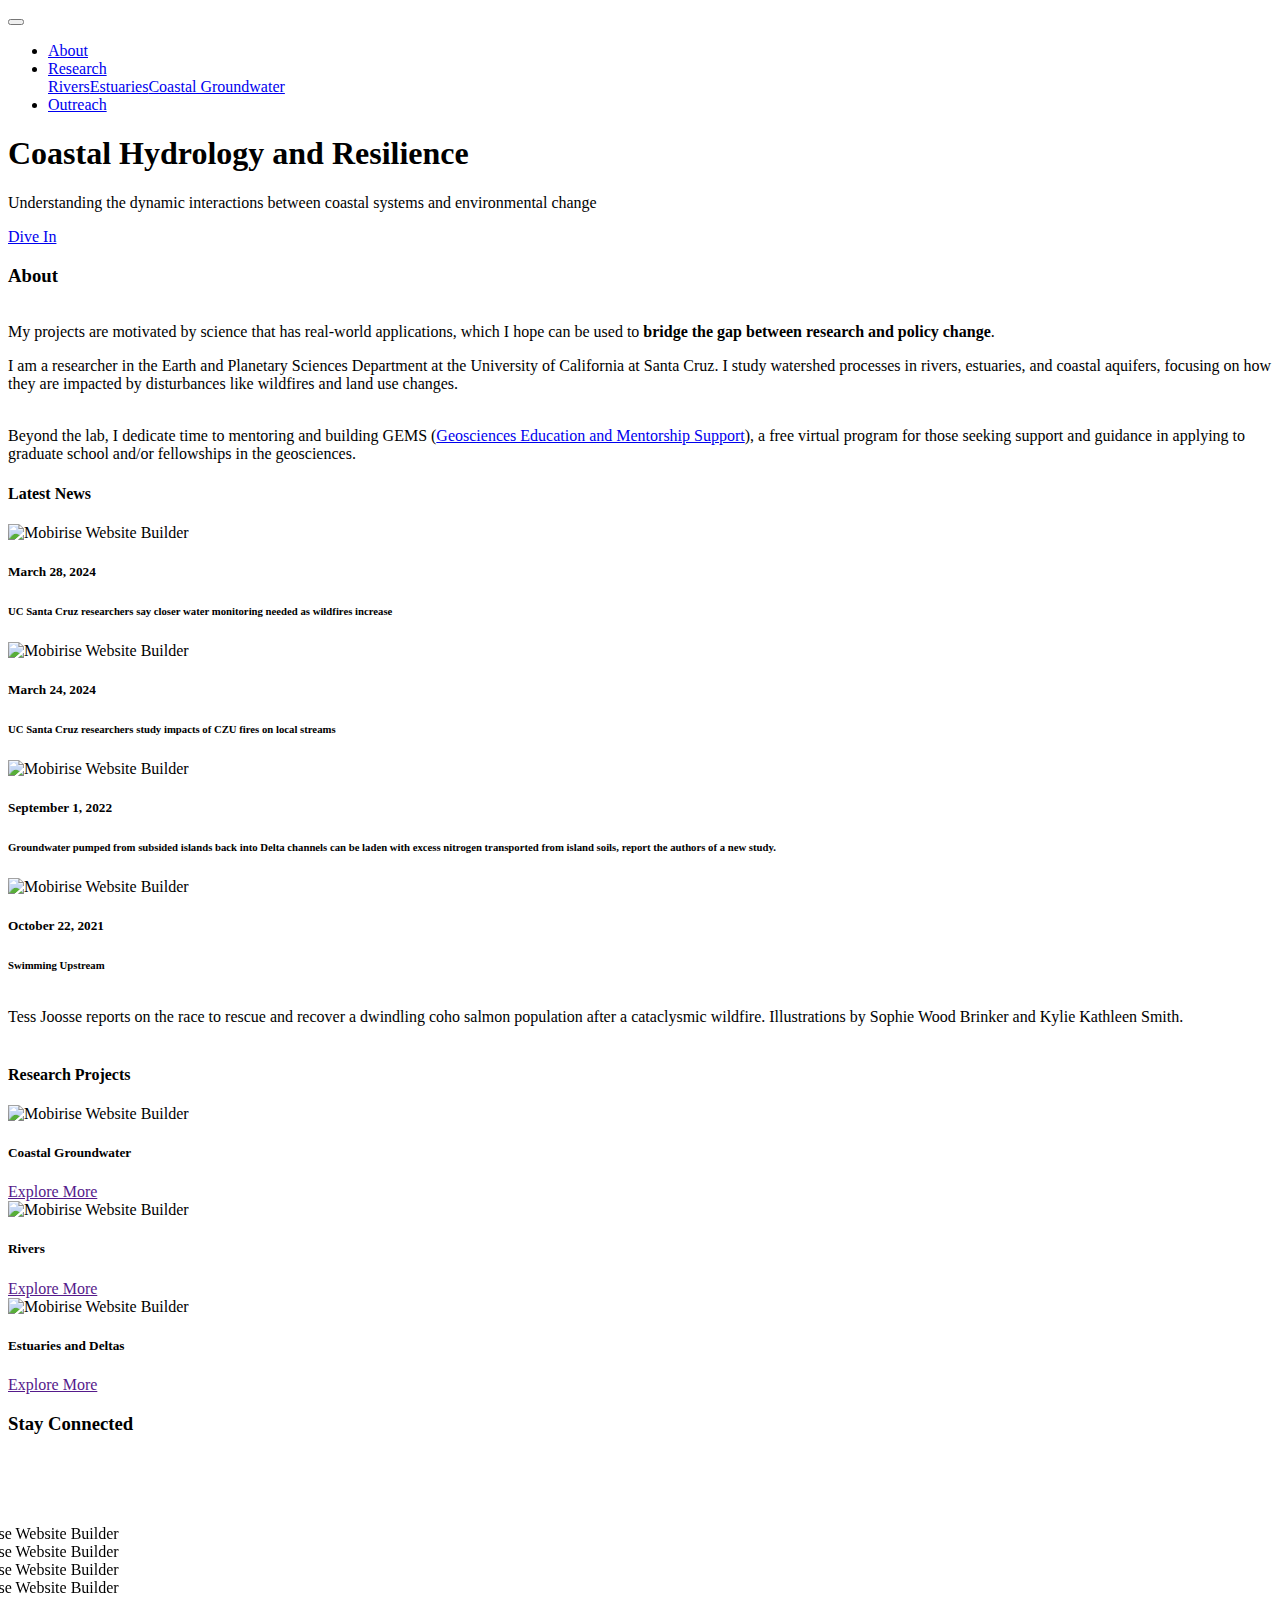
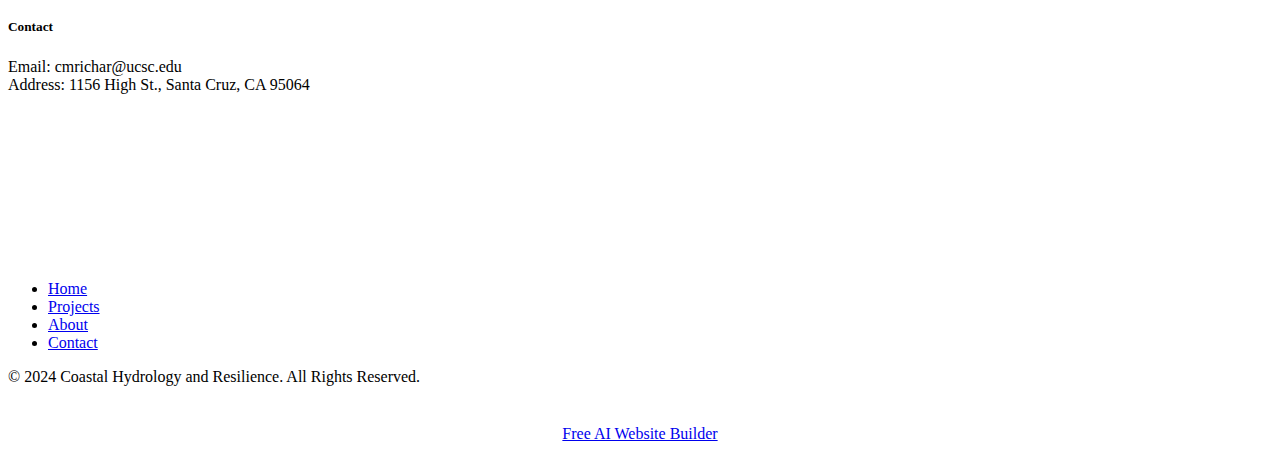
==== index.html @ 784e71cb "Add files via upload" ====
<!DOCTYPE html>
<html  >
<head>
  <!-- Site made with Mobirise Website Builder v5.9.18, https://mobirise.com -->
  <meta charset="UTF-8">
  <meta http-equiv="X-UA-Compatible" content="IE=edge">
  <meta name="generator" content="Mobirise v5.9.18, mobirise.com">
  <meta name="viewport" content="width=device-width, initial-scale=1, minimum-scale=1">
  <link rel="shortcut icon" href="assets/images/logo.png" type="image/x-icon">
  <meta name="description" content="Christina Richardson, a researcher at UC Santa Cruz, specializes in coastal hydrology and resilience.">
  
  
  <title>Coastal Hydrology Lab</title>
  <link rel="stylesheet" href="assets/web/assets/mobirise-icons2/mobirise2.css">
  <link rel="stylesheet" href="assets/web/assets/mobirise-icons/mobirise-icons.css">
  <link rel="stylesheet" href="assets/bootstrap/css/bootstrap.min.css">
  <link rel="stylesheet" href="assets/bootstrap/css/bootstrap-grid.min.css">
  <link rel="stylesheet" href="assets/bootstrap/css/bootstrap-reboot.min.css">
  <link rel="stylesheet" href="assets/parallax/jarallax.css">
  <link rel="stylesheet" href="assets/dropdown/css/style.css">
  <link rel="stylesheet" href="assets/socicon/css/styles.css">
  <link rel="stylesheet" href="assets/theme/css/style.css">
  <link rel="preload" href="https://fonts.googleapis.com/css?family=PT+Serif:400,400i,700,700i&display=swap" as="style" onload="this.onload=null;this.rel='stylesheet'">
  <noscript><link rel="stylesheet" href="https://fonts.googleapis.com/css?family=PT+Serif:400,400i,700,700i&display=swap"></noscript>
  <link rel="preload" href="https://fonts.googleapis.com/css?family=PT+Sans:400,400i,700,700i&display=swap" as="style" onload="this.onload=null;this.rel='stylesheet'">
  <noscript><link rel="stylesheet" href="https://fonts.googleapis.com/css?family=PT+Sans:400,400i,700,700i&display=swap"></noscript>
  <link rel="preload" as="style" href="assets/mobirise/css/mbr-additional.css?v=JOOxMz"><link rel="stylesheet" href="assets/mobirise/css/mbr-additional.css?v=JOOxMz" type="text/css">

  
  
  
</head>
<body>
  
  <section data-bs-version="5.1" class="menu menu6 cid-udqAqpfskL" once="menu" id="menu06-0">
	

	<nav class="navbar navbar-dropdown opacityScroll navbar-fixed-top navbar-expand-lg">
		<div class="container">
			<div class="navbar-brand">
				
				
			</div>
			<button class="navbar-toggler" type="button" data-toggle="collapse" data-bs-toggle="collapse" data-target="#navbarSupportedContent" data-bs-target="#navbarSupportedContent" aria-controls="navbarNavAltMarkup" aria-expanded="false" aria-label="Toggle navigation">
				<div class="hamburger">
					<span></span>
					<span></span>
					<span></span>
					<span></span>
				</div>
			</button>
			<div class="collapse navbar-collapse opacityScroll" id="navbarSupportedContent">
				<ul class="navbar-nav nav-dropdown nav-right navbar-nav-top-padding" data-app-modern-menu="true"><li class="nav-item"><a class="nav-link link text-white show display-4" href="https://mobiri.se"><span class="mbri-user2 mbr-iconfont mbr-iconfont-btn"></span>About</a></li><li class="nav-item dropdown">
						<a class="nav-link link text-white dropdown-toggle display-4" href="https://mobiri.se" aria-expanded="false" data-toggle="dropdown-submenu" data-bs-toggle="dropdown" data-bs-auto-close="outside"><span class="mbri-globe mbr-iconfont mbr-iconfont-btn"></span>Research</a><div class="dropdown-menu" aria-labelledby="dropdown-253"><a class="text-white dropdown-item display-4" href="https://mobiri.se">Rivers</a><a class="text-white dropdown-item display-4" href="https://mobiri.se">Estuaries</a><a class="text-white dropdown-item display-4" href="https://mobiri.se">Coastal Groundwater</a></div>
					</li>
					<li class="nav-item">
						<a class="nav-link link text-white display-4" href="https://mobiri.se"><span class="mbri-users mbr-iconfont mbr-iconfont-btn"></span>Outreach</a>
					</li></ul>
				
				
			</div>
		</div>
	</nav>
</section>

<section data-bs-version="5.1" class="header18 cid-udqerJlMoE mbr-fullscreen mbr-parallax-background" id="hero-16-udqerJlMoE">
  

  <div class="mbr-overlay" style="opacity: 0.5; background-color: rgb(0, 0, 0);"></div>
  <div class="container-fluid">
    <div class="row">
      <div class="content-wrap col-12 col-md-12">
        <h1 class="mbr-section-title mbr-fonts-style mbr-white mb-4 display-1">Coastal Hydrology and Resilience</h1>
        
        <p class="mbr-fonts-style mbr-text mbr-white mb-4 display-7">Understanding the dynamic interactions between coastal systems and environmental change</p>
        <div class="mbr-section-btn"><a class="btn btn-white-outline display-7" href="https://mobiri.se">Dive In</a></div>
      </div>
    </div>
  </div>
</section>

<section data-bs-version="5.1" class="article07 cid-udqerJl3N7" id="about-me-7-udqerJl3N7">
  

  
  
  <div class="container">
    <div class="row justify-content-center">
      <div class="card col-md-12 col-lg-10">
        <div class="card-wrapper">
          <h3 class="card-title mbr-fonts-style mbr-white mt-3 mb-4 display-2"><strong>About</strong></h3>
          <div class="row card-box align-left">
            <div class="item features-without-image col-12 active">
              <div class="item-wrapper">
                
                <p class="mbr-text mbr-fonts-style display-7"><br>My projects are motivated by science that has real-world applications, which I hope can be used to <strong>bridge the gap between research and policy change</strong>.<br></p>
              </div>
            </div><div class="item features-without-image col-12">
              <div class="item-wrapper">
                
                <p class="mbr-text mbr-fonts-style display-7">I am a researcher in the Earth and Planetary Sciences Department at the University of California at Santa Cruz. I study watershed processes in rivers, estuaries, and coastal aquifers, focusing on how they are impacted by disturbances like wildfires and land use changes.<br></p>
              </div>
            </div>
            <div class="item features-without-image col-12">
              <div class="item-wrapper">
                
                <p class="mbr-text mbr-fonts-style display-7"><br>Beyond the lab, I dedicate time to mentoring and building GEMS (<a href="https://gems-program.org/" class="text-primary" target="_blank">Geosciences Education and Mentorship Support</a>), a free virtual program for those seeking support and guidance in applying to graduate school and/or fellowships in the geosciences.&nbsp;</p>
              </div>
            </div>
            
          </div>
          
        </div>
      </div>
    </div>
  </div>
</section>

<section data-bs-version="5.1" class="header18 cid-udqerJm0M4 mbr-fullscreen mbr-parallax-background" id="video-5-udqerJm0M4">
  

  <div class="mbr-overlay" style="opacity: 0.3; background-color: rgb(0, 0, 0);"></div>
  <div class="container-fluid">
    <div class="row">
    </div>
  </div>
</section>

<section data-bs-version="5.1" class="news08 cid-udqerJnPJp" id="blog-3-udqerJnPJp">
    
    
    <div class="container">
        <div class="row justify-content-center mb-5">
            <div class="col-12 content-head">
                <div class="mbr-section-head">
                    <h4 class="mbr-section-title mbr-fonts-style align-center mb-0 display-2">
                        <strong>Latest News</strong></h4>
                    
                </div>
            </div>
        </div>
        <div class="row mbr-masonry" data-masonry="{&quot;percentPosition&quot;: true }">
            <div class="item features-image col-12 col-md-6 col-lg-6 active">
                <div class="item-wrapper">
                    <div class="item-img mb-3">
                        <img src="assets/images/img-7994-1256x942.jpeg" alt="Mobirise Website Builder" title="" data-slide-to="0" data-bs-slide-to="0">
                    </div>
                    <div class="item-content align-left">
                        <h5 class="item-title mbr-fonts-style display-7">March 28, 2024</h5>
                        <h6 class="item-subtitle mbr-fonts-style display-5"><strong>UC Santa Cruz researchers say closer water monitoring needed as wildfires increase</strong></h6>
                        <p class="mbr-text mbr-fonts-style display-7"></p>
                        
                    </div>
                </div>
            </div><div class="item features-image col-12 col-md-6 col-lg-6">
                <div class="item-wrapper">
                    <div class="item-img mb-3">
                        <img src="assets/images/img-9764-1256x1675.jpeg" alt="Mobirise Website Builder" title="" data-slide-to="1" data-bs-slide-to="1">
                    </div>
                    <div class="item-content align-left">
                        <h5 class="item-title mbr-fonts-style display-7">March 24, 2024</h5>
                        <h6 class="item-subtitle mbr-fonts-style display-5"><strong>UC Santa Cruz researchers study impacts of CZU fires on local streams</strong></h6>
                        <p class="mbr-text mbr-fonts-style display-7"></p>
                        
                    </div>
                </div>
            </div>
            
            <div class="item features-image col-12 col-md-6 col-lg-6">
                <div class="item-wrapper">
                    <div class="item-img mb-3">
                        <img src="assets/images/img-5443-1256x942.jpeg" alt="Mobirise Website Builder" title="" data-slide-to="2" data-bs-slide-to="2">
                    </div>
                    <div class="item-content align-left">
                        <h5 class="item-title mbr-fonts-style display-7">September 1, 2022</h5>
                        <h6 class="item-subtitle mbr-fonts-style display-5"><strong>Groundwater pumped from subsided islands back into Delta channels can be laden with excess nitrogen transported from island soils, report the authors of a new study.</strong></h6>
                        <p class="mbr-text mbr-fonts-style display-7"></p>
                        
                    </div>
                </div>
            </div><div class="item features-image col-12 col-md-6 col-lg-6">
                <div class="item-wrapper">
                    <div class="item-img mb-3">
                        <img src="assets/images/salmonsciencenotes-1-1-950x506.jpeg" alt="Mobirise Website Builder" title="" data-slide-to="3" data-bs-slide-to="3">
                    </div>
                    <div class="item-content align-left">
                        <h5 class="item-title mbr-fonts-style display-7">October 22, 2021</h5>
                        <h6 class="item-subtitle mbr-fonts-style display-5"><strong>Swimming Upstream
</strong><div><strong><br></strong></div></h6>
                        <p class="mbr-text mbr-fonts-style display-7">Tess Joosse reports on the race to rescue and recover a dwindling coho salmon population after a cataclysmic wildfire. Illustrations by Sophie Wood Brinker and Kylie Kathleen Smith.
<br>
<br></p>
                        
                    </div>
                </div>
            </div>
            
            
            
        </div>
    </div>
</section>

<section data-bs-version="5.1" class="features03 cid-udqerJoAXC" id="features-5-udqerJoAXC">
    
    
    <div class="container-fluid">
        <div class="row justify-content-center">
            <div class="col-12 content-head">
                <div class="mbr-section-head mb-5">
                    <h4 class="mbr-section-title mbr-fonts-style align-center mb-0 display-2"><strong>Research Projects</strong></h4>
                    
                </div>
            </div>
        </div>
        <div class="row justify-content-center">
            <div class="item features-image col-12 col-md-6 col-lg-4 active">
                <div class="item-wrapper">
                    <div class="item-img mb-3">
                        <img src="assets/images/img-5728-1139x854.jpeg" alt="Mobirise Website Builder" title="">
                    </div>
                    <div class="item-content align-left">
                        <h5 class="item-title mbr-fonts-style mt-0 mb-2 display-5">
                            <strong>Coastal Groundwater</strong></h5>
                        <p class="mbr-text mbr-fonts-style mb-3 display-7"></p>
                        <div class="mbr-section-btn item-footer">
                            <a href="" class="btn item-btn btn-primary display-7">Explore More</a>
                        </div>
                    </div>
                </div>
            </div>
            <div class="item features-image col-12 col-md-6 col-lg-4">
                <div class="item-wrapper">
                    <div class="item-img mb-3">
                        <img src="assets/images/home-meta-800x600.jpeg" alt="Mobirise Website Builder" title="" data-slide-to="1" data-bs-slide-to="1">
                    </div>
                    <div class="item-content align-left">
                        <h5 class="item-title mbr-fonts-style mb-2 mt-0 display-5">
                            <strong>Rivers</strong></h5>
                        <p class="mbr-text mbr-fonts-style mb-3 display-7"></p>
                        <div class="mbr-section-btn item-footer">
                            <a href="" class="btn item-btn btn-primary display-7">Explore More</a>
                        </div>
                    </div>
                </div>
            </div>
            <div class="item features-image col-12 col-md-6 col-lg-4">
                <div class="item-wrapper">
                    <div class="item-img mb-3">
                        <img src="assets/images/img-7861-1139x854.jpeg" alt="Mobirise Website Builder" title="" data-slide-to="2" data-bs-slide-to="2">
                    </div>
                    <div class="item-content align-left">
                        <h5 class="item-title mbr-fonts-style mb-2 mt-0 display-5">
                            <strong>Estuaries and Deltas</strong></h5>
                        <p class="mbr-text mbr-fonts-style mb-3 display-7"></p>
                        <div class="mbr-section-btn item-footer">
                            <a href="" class="btn item-btn btn-primary display-7">Explore More</a>
                        </div>
                    </div>
                </div>
            </div>
        </div>
    </div>
</section>

<section data-bs-version="5.1" class="social05 cid-udqerJo65K" id="follow-us-2-udqerJo65K">
    

    

    <div class="container">
        <div class="row">
            <h3 class="mbr-section-title align-center mb-5 mbr-fonts-style display-2">
                <strong>Stay Connected</strong></h3>
            <div class="col-12">
                <div class="social-row">
                    <div class="soc-item">
                        <a href="https://x.com/at_a_confluence" target="_blank">
                            <span class="mbr-iconfont socicon-twitter socicon"></span>
                        </a>
                    </div>
                    
                    
                    
                    
                </div>
            </div>
        </div>
    </div>
</section>

<section data-bs-version="5.1" class="gallery4 cid-udqerJmZKD" id="gallery-12-udqerJmZKD">
  
  
  <div class="container-fluid gallery-wrapper">
    <div class="row justify-content-center">
      <div class="col-12 content-head">
        
      </div>
    </div>
    <div class="grid-container">
      <div class="grid-container-1" style="transform: translate3d(-200px, 0px, 0px);">
        <div class="grid-item">
          <img src="assets/images/img-7277-1152x864.jpg" alt="Mobirise Website Builder">
        </div>
        <div class="grid-item">
          <img src="assets/images/img-1994edited-1152x864.jpg" alt="Mobirise Website Builder">
        </div>
        <div class="grid-item">
          <img src="assets/images/img-8767-1152x864.jpg" alt="Mobirise Website Builder">
        </div>
        <div class="grid-item">
          <img src="assets/images/img-21641-1152x1536.jpeg" alt="Mobirise Website Builder">
        </div>
      </div>
      <div class="grid-container-2" style="transform: translate3d(-70px, 0px, 0px);">
        <div class="grid-item">
          <img src="assets/images/img-1914edited-1152x864.jpg" alt="Mobirise Website Builder">
        </div>
        <div class="grid-item">
          <img src="assets/images/img-6902-1-1152x864.jpg" alt="Mobirise Website Builder">
        </div>
        <div class="grid-item">
          <img src="assets/images/sc-2015-960x720.jpg" alt="Mobirise Website Builder">
        </div>
        <div class="grid-item">
          <img src="assets/images/img-4744edited-1152x864.jpg" alt="Mobirise Website Builder">
        </div>
      </div>
    </div>
  </div>
</section>

<section data-bs-version="5.1" class="contacts03 cid-udqerJpqct" id="contacts-11-udqerJpqct">
  

  
  <div class="container">
    <div class="row justify-content-center">
      <div class="col-lg-4">
        <div class="col-12 col-md-12">
          <h5 class="mbr-section-title mbr-fonts-style mt-0 mb-4 display-2">
            <strong>Contact</strong></h5>
          <p class="mbr-section-subtitle mbr-fonts-style mt-0 mb-4 display-7">Email: cmrichar@ucsc.edu<br>Address: 1156 High St., Santa Cruz, CA 95064<br></p> 

          
        </div>
      </div>
        <div class="col-lg-8 side-features">
        <div class="google-map"><iframe frameborder="0" style="border:0" src="https://www.google.com/maps/embed/v1/place?key=AIzaSyBQ55g-IgRRgXrd803PTWDTb7kd6aAitNQ&amp;q=UC Santa Cruz" allowfullscreen=""></iframe></div>
      </div>
    </div>
  </div>
</section>

<section data-bs-version="5.1" class="footer3 cid-udqerJp8Yz" once="footers" id="footer-6-udqerJp8Yz">

        

    

    <div class="container">
        <div class="row">
            <div class="row-links">
                <ul class="header-menu">
                  
                  
                  
                  
                <li class="header-menu-item mbr-fonts-style display-5">
                    <a href="#" class="text-white">Home</a>
                  </li><li class="header-menu-item mbr-fonts-style display-5">
                    <a href="#" class="text-white">Projects</a>
                  </li><li class="header-menu-item mbr-fonts-style display-5">
                    <a href="#" class="text-white">About</a>
                  </li><li class="header-menu-item mbr-fonts-style display-5">
                    <a href="#" class="text-white">Contact</a>
                  </li></ul>
              </div>

            
            <div class="col-12 mt-4">
                <p class="mbr-fonts-style copyright display-7">© 2024 Coastal Hydrology and Resilience. All Rights Reserved.</p>
            </div>
        </div>
    </div>
</section><section class="display-7" style="padding: 0;align-items: center;justify-content: center;flex-wrap: wrap;    align-content: center;display: flex;position: relative;height: 4rem;"><a href="https://mobiri.se/972848" style="flex: 1 1;height: 4rem;position: absolute;width: 100%;z-index: 1;"><img alt="" style="height: 4rem;" src="[data-uri]"></a><p style="margin: 0;text-align: center;" class="display-7">&#8204;</p><a style="z-index:1" href="https://mobirise.com/builder/ai-website-builder.html">Free AI Website Builder</a></section><script src="assets/bootstrap/js/bootstrap.bundle.min.js"></script>  <script src="assets/parallax/jarallax.js"></script>  <script src="assets/smoothscroll/smooth-scroll.js"></script>  <script src="assets/ytplayer/index.js"></script>  <script src="assets/masonry/masonry.pkgd.min.js"></script>  <script src="assets/imagesloaded/imagesloaded.pkgd.min.js"></script>  <script src="assets/scrollgallery/scroll-gallery.js"></script>  <script src="assets/dropdown/js/navbar-dropdown.js"></script>  <script src="assets/theme/js/script.js"></script>  
  
  
</body>
</html>
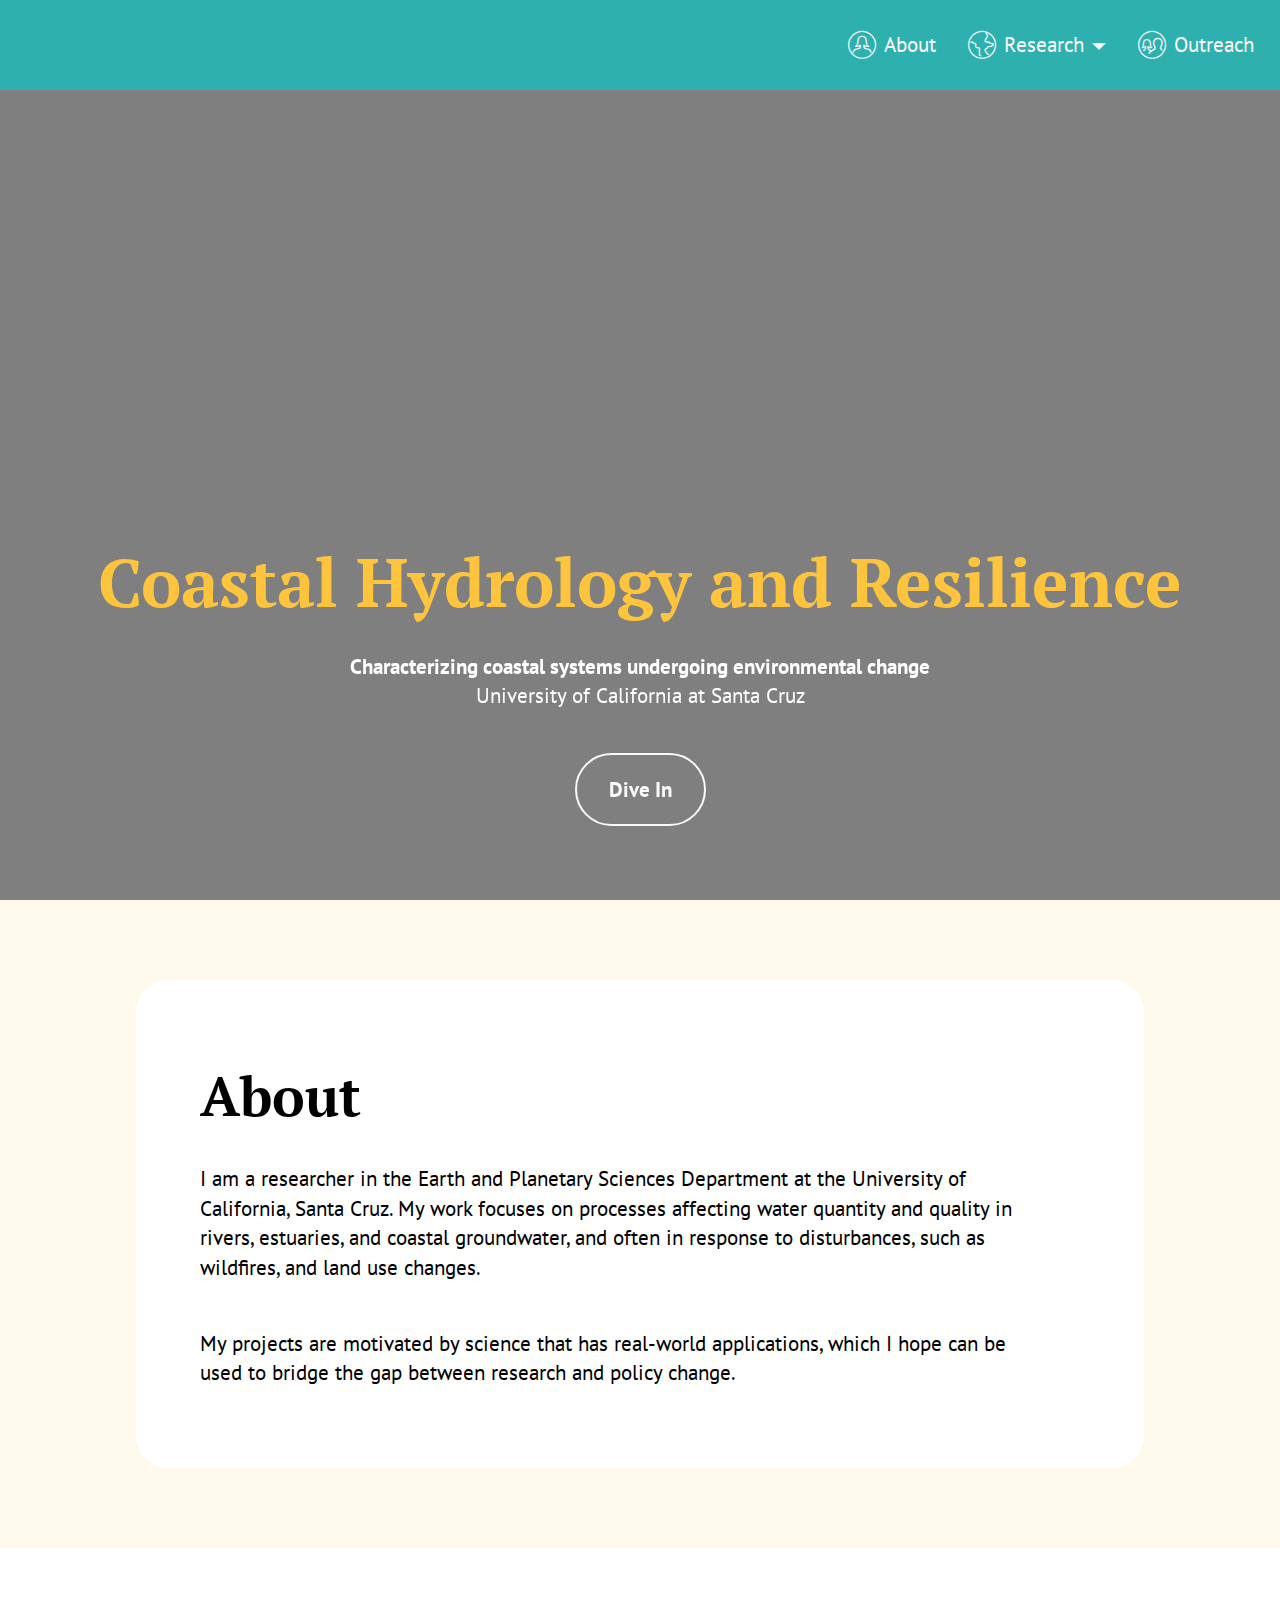
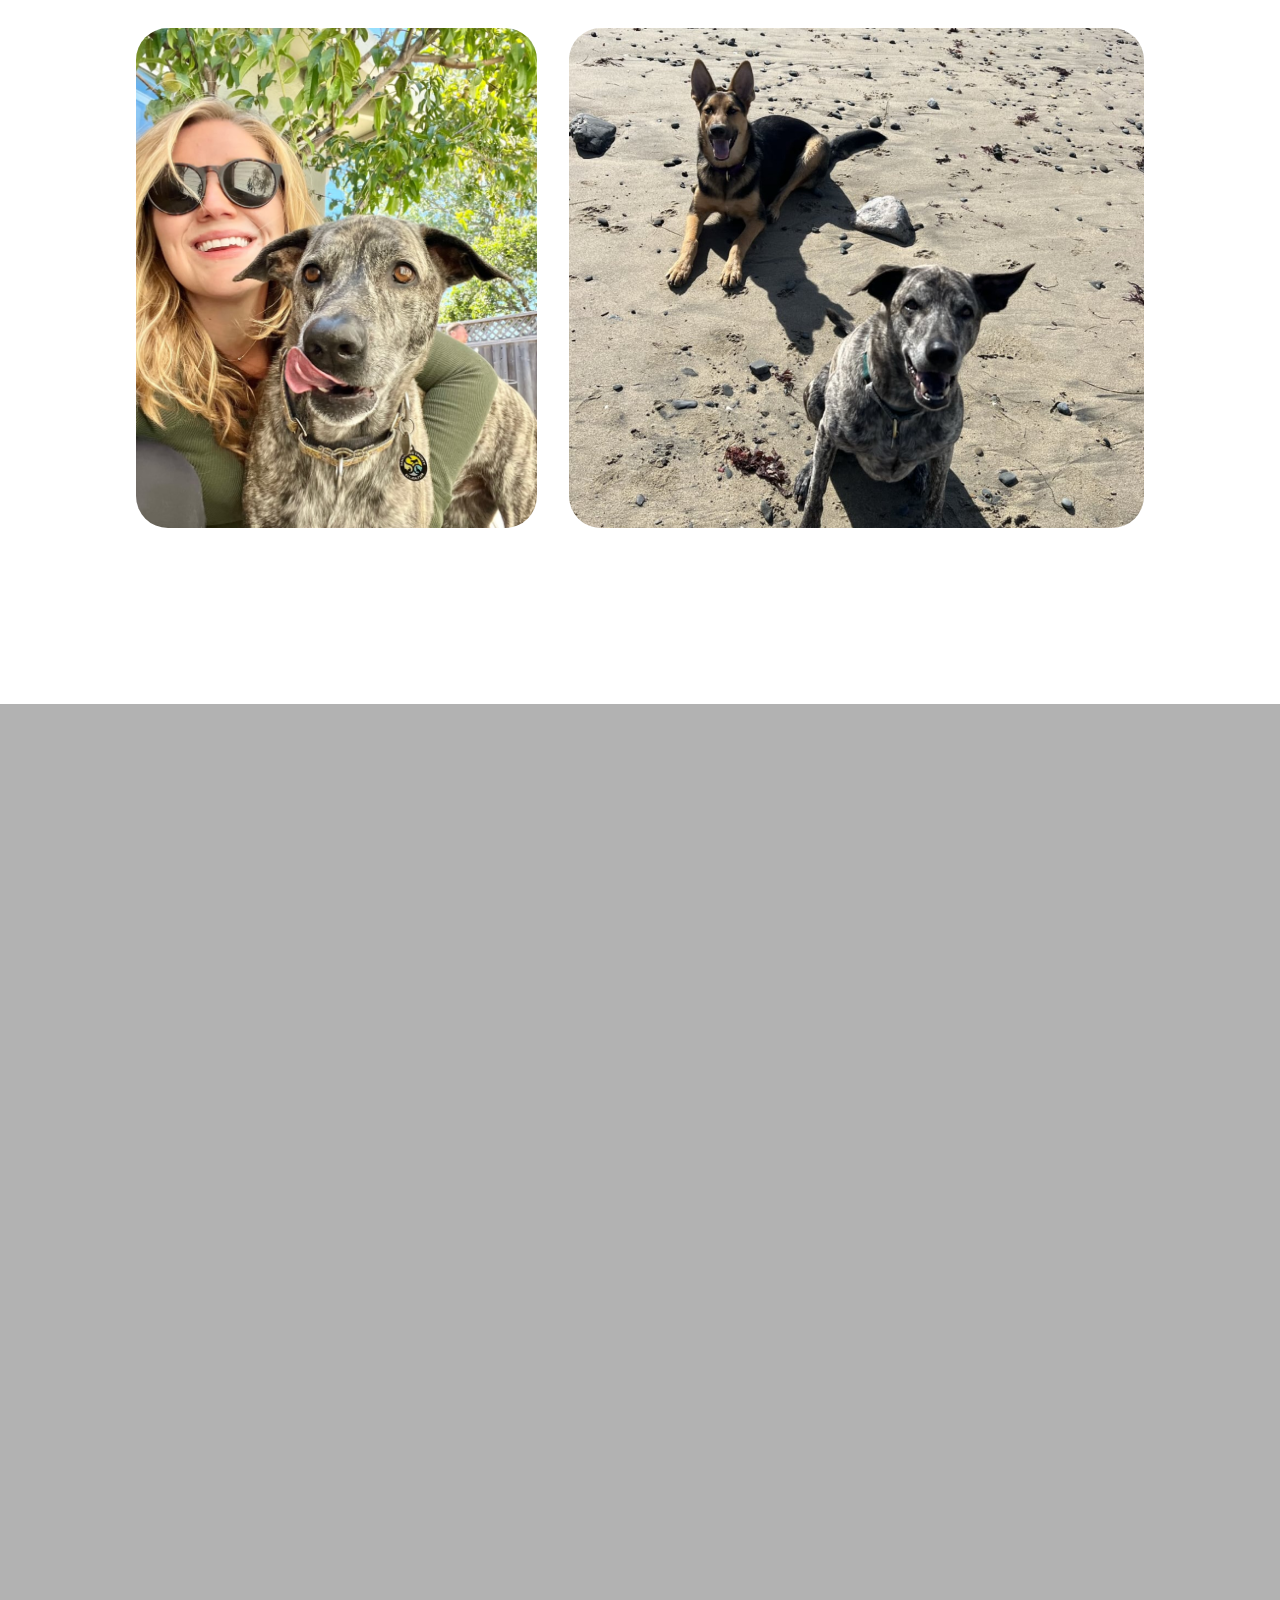
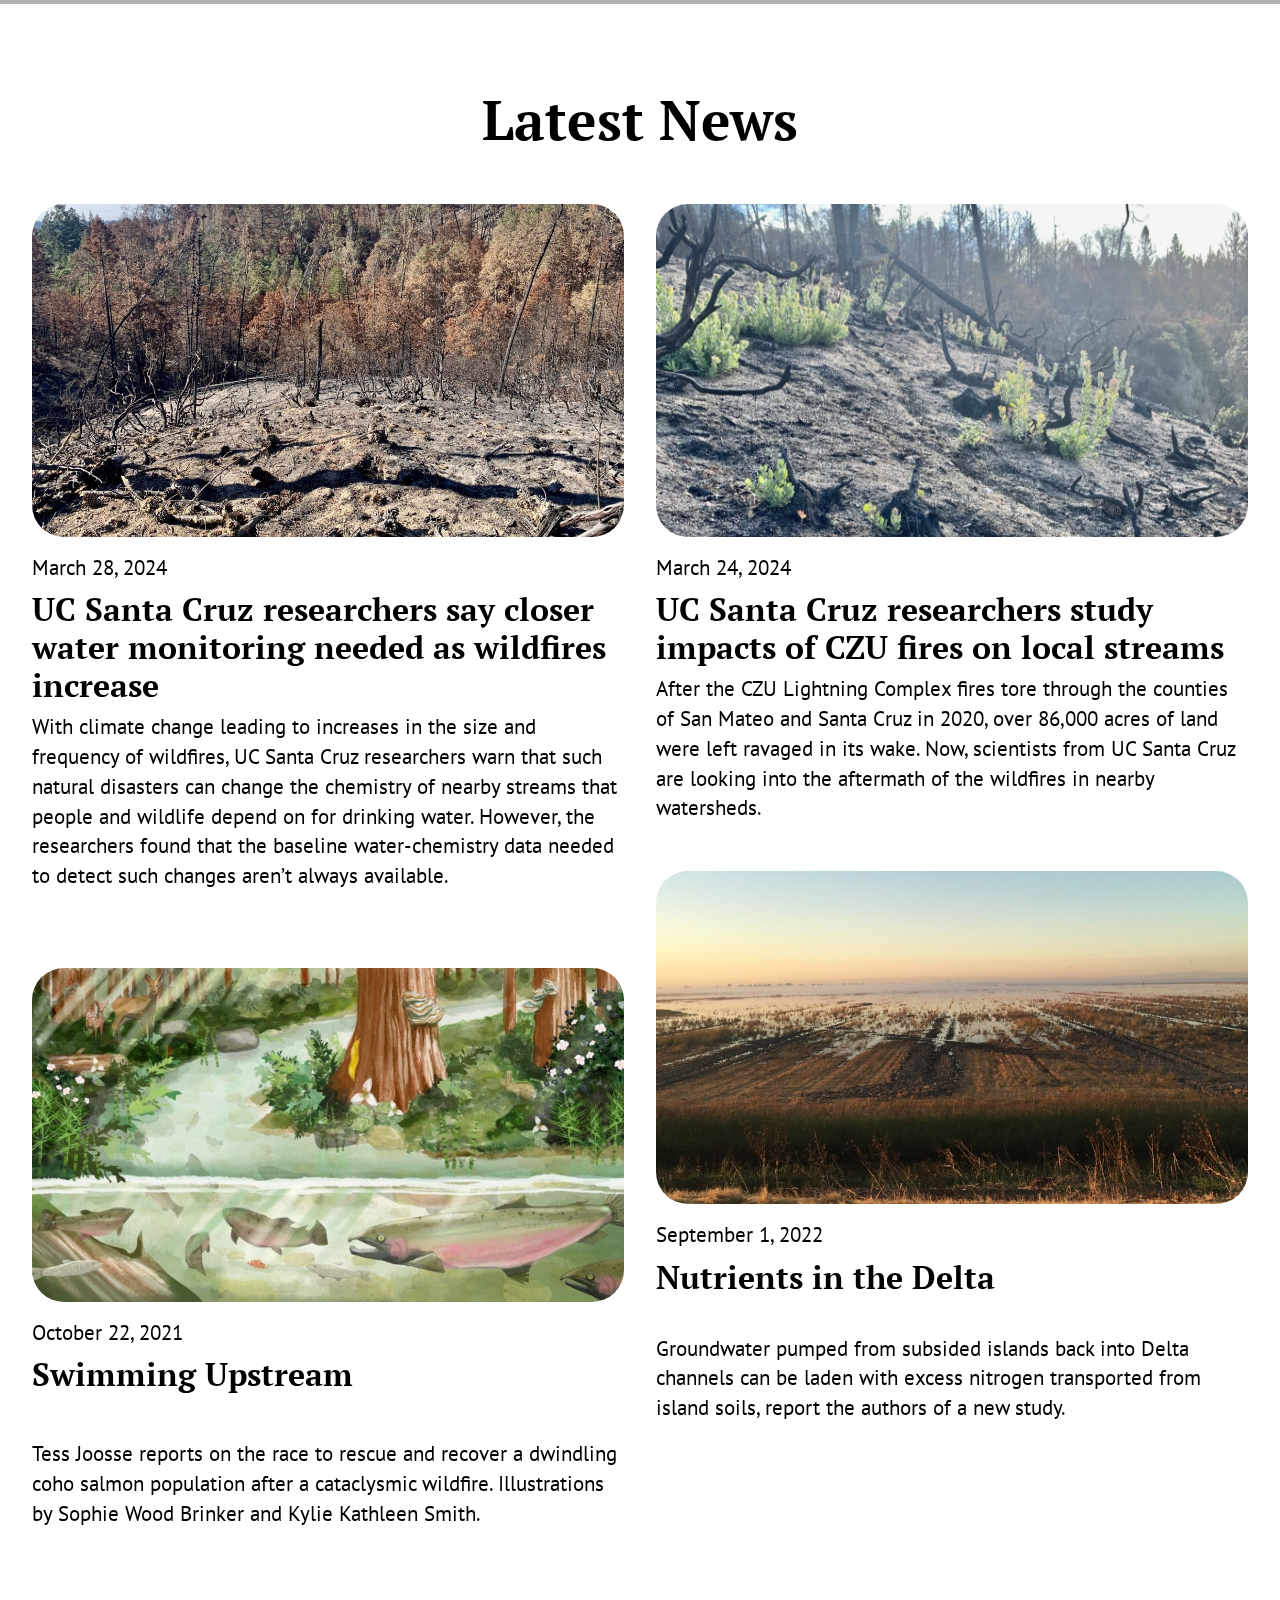
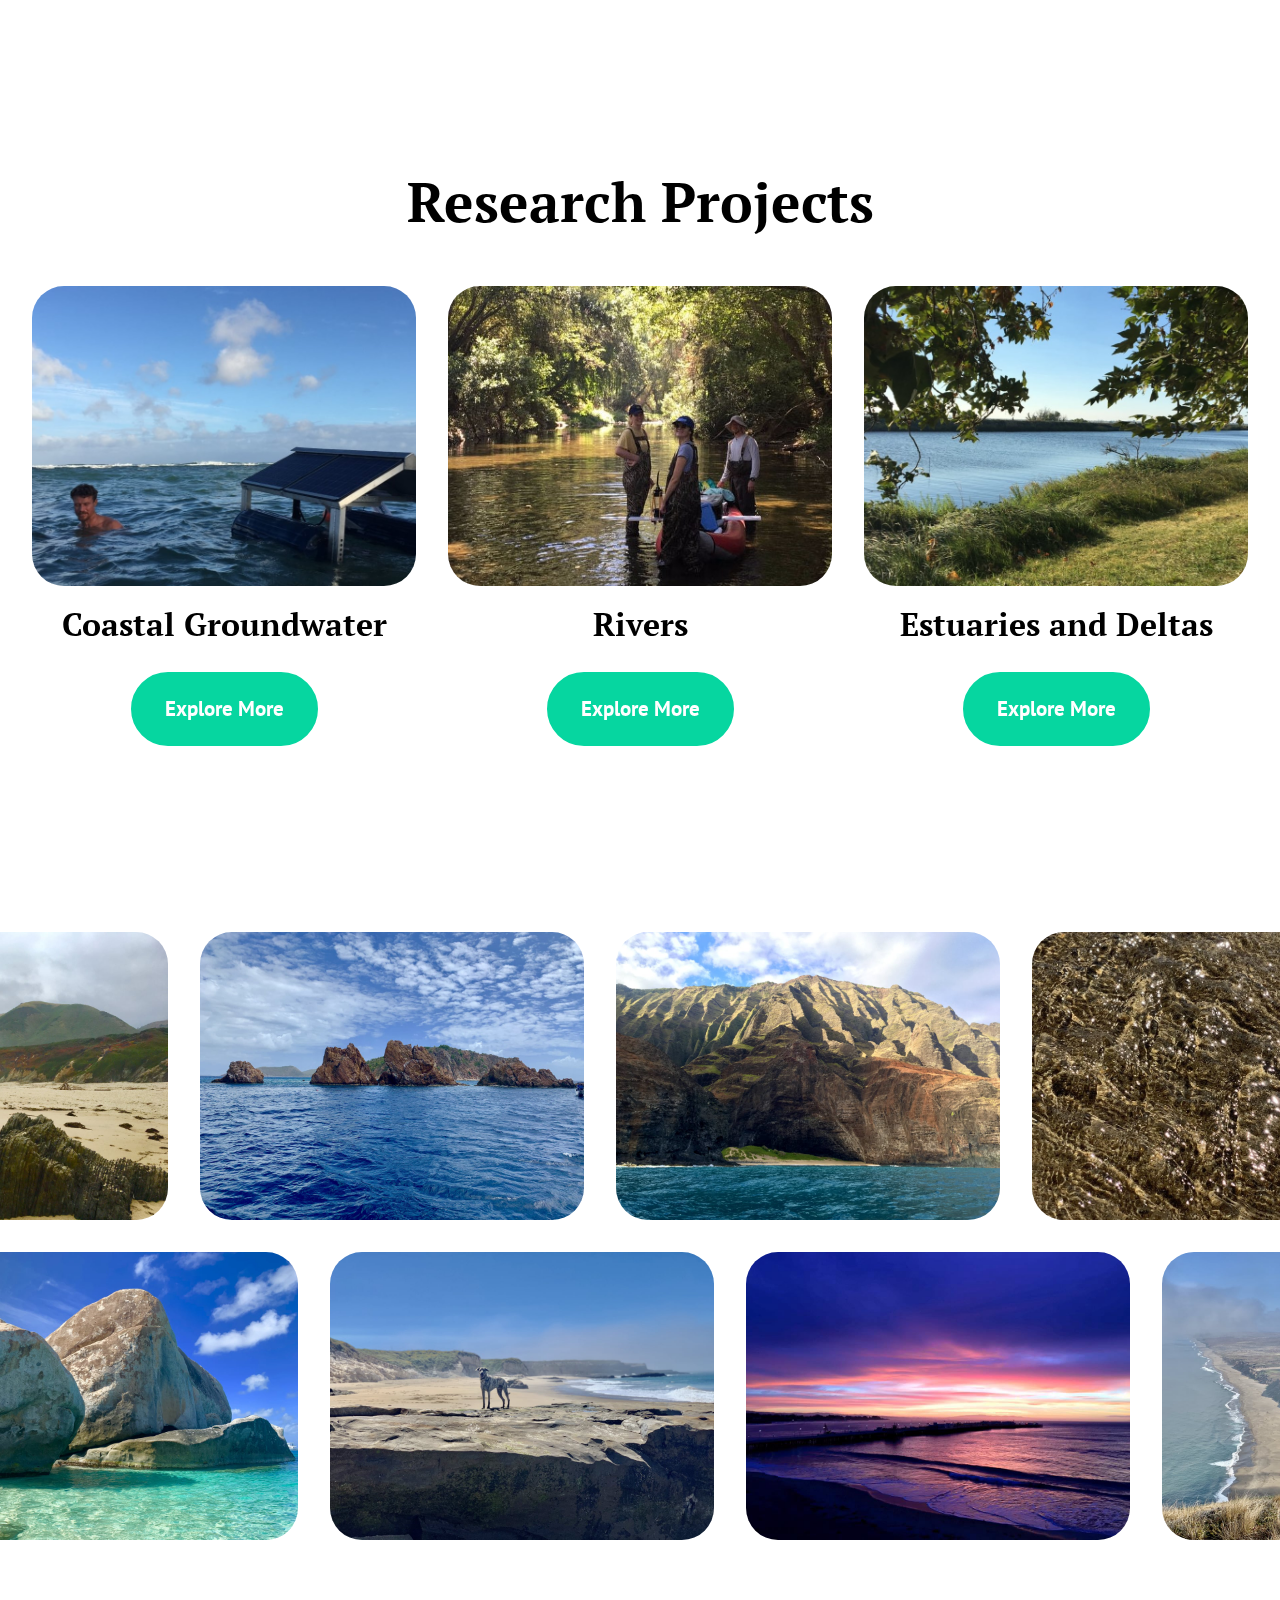
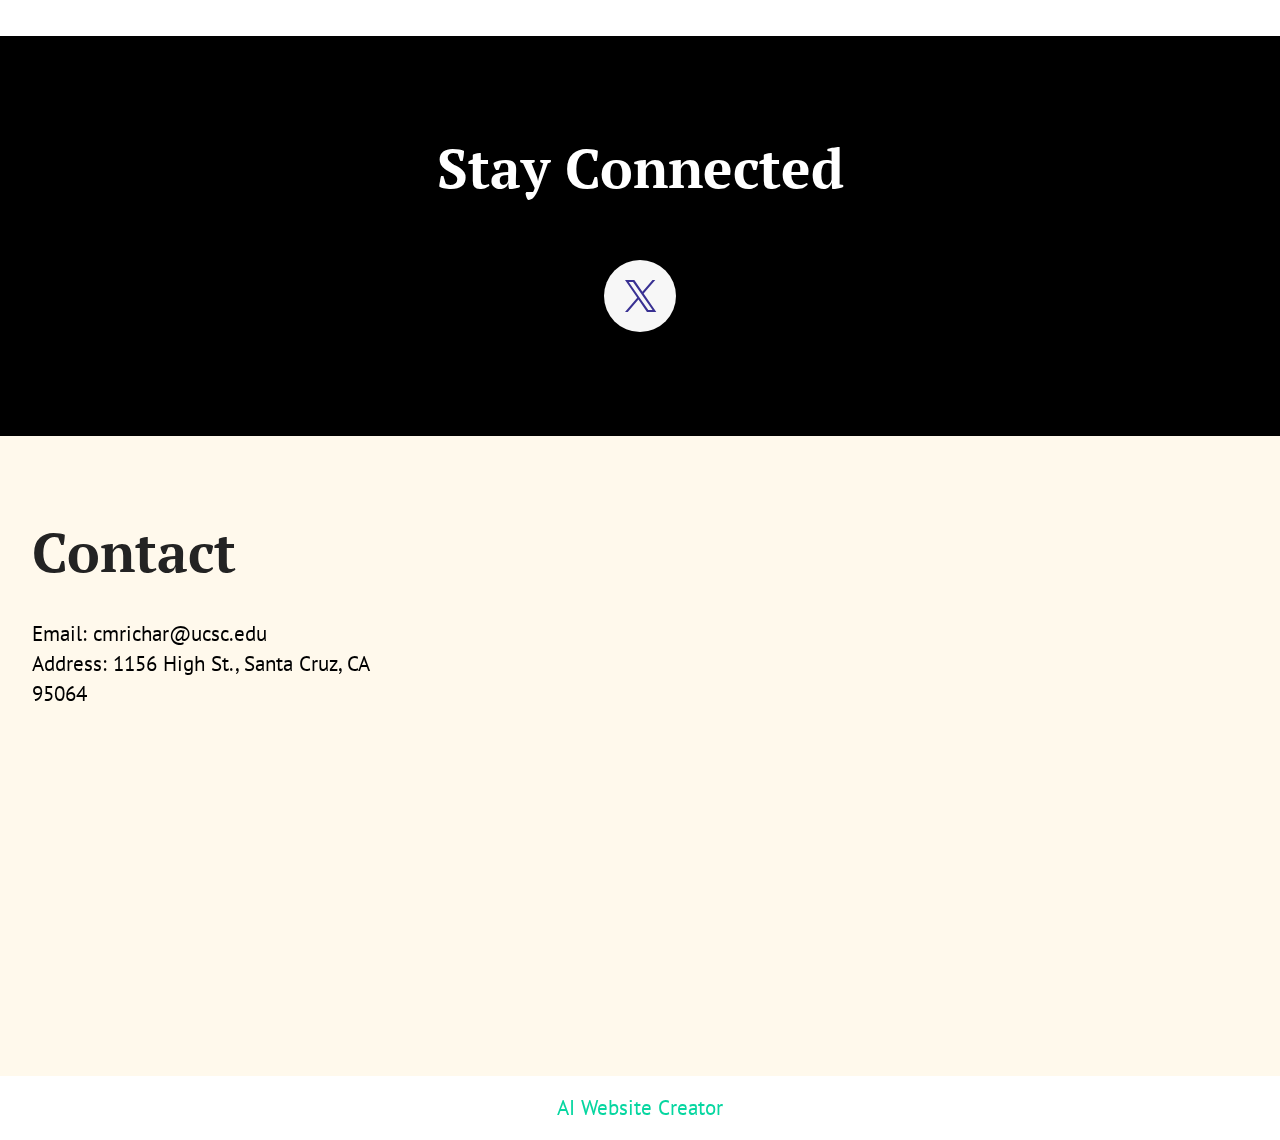
==== commit f6801f39: "create github pages" ====
--- a/index.html
+++ b/index.html
@@ -5,12 +5,16 @@
   <meta charset="UTF-8">
   <meta http-equiv="X-UA-Compatible" content="IE=edge">
   <meta name="generator" content="Mobirise v5.9.18, mobirise.com">
+  <meta name="twitter:card" content="summary_large_image"/>
+  <meta name="twitter:image:src" content="assets/images/index-meta.jpg">
+  <meta property="og:image" content="assets/images/index-meta.jpg">
+  <meta name="twitter:title" content="Coastal Hydrology and Resilience Research, UCSC">
   <meta name="viewport" content="width=device-width, initial-scale=1, minimum-scale=1">
   <link rel="shortcut icon" href="assets/images/logo.png" type="image/x-icon">
   <meta name="description" content="Christina Richardson, a researcher at UC Santa Cruz, specializes in coastal hydrology and resilience.">
   
   
-  <title>Coastal Hydrology Lab</title>
+  <title>Coastal Hydrology and Resilience Research, UCSC</title>
   <link rel="stylesheet" href="assets/web/assets/mobirise-icons2/mobirise2.css">
   <link rel="stylesheet" href="assets/web/assets/mobirise-icons/mobirise-icons.css">
   <link rel="stylesheet" href="assets/bootstrap/css/bootstrap.min.css">
@@ -24,7 +28,7 @@
   <noscript><link rel="stylesheet" href="https://fonts.googleapis.com/css?family=PT+Serif:400,400i,700,700i&display=swap"></noscript>
   <link rel="preload" href="https://fonts.googleapis.com/css?family=PT+Sans:400,400i,700,700i&display=swap" as="style" onload="this.onload=null;this.rel='stylesheet'">
   <noscript><link rel="stylesheet" href="https://fonts.googleapis.com/css?family=PT+Sans:400,400i,700,700i&display=swap"></noscript>
-  <link rel="preload" as="style" href="assets/mobirise/css/mbr-additional.css?v=JOOxMz"><link rel="stylesheet" href="assets/mobirise/css/mbr-additional.css?v=JOOxMz" type="text/css">
+  <link rel="preload" as="style" href="assets/mobirise/css/mbr-additional.css?v=MsjFcP"><link rel="stylesheet" href="assets/mobirise/css/mbr-additional.css?v=MsjFcP" type="text/css">
 
   
   
@@ -50,11 +54,11 @@
 				</div>
 			</button>
 			<div class="collapse navbar-collapse opacityScroll" id="navbarSupportedContent">
-				<ul class="navbar-nav nav-dropdown nav-right navbar-nav-top-padding" data-app-modern-menu="true"><li class="nav-item"><a class="nav-link link text-white show display-4" href="https://mobiri.se"><span class="mbri-user2 mbr-iconfont mbr-iconfont-btn"></span>About</a></li><li class="nav-item dropdown">
-						<a class="nav-link link text-white dropdown-toggle display-4" href="https://mobiri.se" aria-expanded="false" data-toggle="dropdown-submenu" data-bs-toggle="dropdown" data-bs-auto-close="outside"><span class="mbri-globe mbr-iconfont mbr-iconfont-btn"></span>Research</a><div class="dropdown-menu" aria-labelledby="dropdown-253"><a class="text-white dropdown-item display-4" href="https://mobiri.se">Rivers</a><a class="text-white dropdown-item display-4" href="https://mobiri.se">Estuaries</a><a class="text-white dropdown-item display-4" href="https://mobiri.se">Coastal Groundwater</a></div>
+				<ul class="navbar-nav nav-dropdown nav-right navbar-nav-top-padding" data-app-modern-menu="true"><li class="nav-item"><a class="nav-link link show text-white display-7" href="home.html"><span class="mbri-user2 mbr-iconfont mbr-iconfont-btn"></span>About</a></li><li class="nav-item dropdown">
+						<a class="nav-link link dropdown-toggle text-white show display-7" href="https://mobiri.se" aria-expanded="false" data-toggle="dropdown-submenu" data-bs-toggle="dropdown" data-bs-auto-close="outside"><span class="mbri-globe mbr-iconfont mbr-iconfont-btn"></span>Research</a><div class="dropdown-menu show" aria-labelledby="dropdown-253" data-bs-popper="none"><a class="dropdown-item text-white display-7" href="rivers.html">Rivers</a><a class="dropdown-item text-white display-7" href="delta.html">Estuaries and Deltas</a><a class="dropdown-item text-white display-7" href="cgw.html">Coastal Groundwater</a></div>
 					</li>
 					<li class="nav-item">
-						<a class="nav-link link text-white display-4" href="https://mobiri.se"><span class="mbri-users mbr-iconfont mbr-iconfont-btn"></span>Outreach</a>
+						<a class="nav-link link text-white display-7" href="outreach.html"><span class="mbri-users mbr-iconfont mbr-iconfont-btn"></span>Outreach</a>
 					</li></ul>
 				
 				
@@ -70,10 +74,10 @@
   <div class="container-fluid">
     <div class="row">
       <div class="content-wrap col-12 col-md-12">
-        <h1 class="mbr-section-title mbr-fonts-style mbr-white mb-4 display-1">Coastal Hydrology and Resilience</h1>
+        <h1 class="mbr-section-title mbr-fonts-style mbr-white mb-4 display-1"><strong>Coastal Hydrology and Resilience</strong><br></h1>
+        <h2 class="mbr-section-subtitle mbr-fonts-style mbr-white mb-4 display-7"><strong>Characterizing coastal systems undergoing environmental change<br></strong>University of California at Santa Cruz</h2>
         
-        <p class="mbr-fonts-style mbr-text mbr-white mb-4 display-7">Understanding the dynamic interactions between coastal systems and environmental change</p>
-        <div class="mbr-section-btn"><a class="btn btn-white-outline display-7" href="https://mobiri.se">Dive In</a></div>
+        <div class="mbr-section-btn"><a class="btn btn-white-outline display-7" href="rivers.html">Dive In</a></div>
       </div>
     </div>
   </div>
@@ -90,26 +94,49 @@
         <div class="card-wrapper">
           <h3 class="card-title mbr-fonts-style mbr-white mt-3 mb-4 display-2"><strong>About</strong></h3>
           <div class="row card-box align-left">
+            
             <div class="item features-without-image col-12 active">
               <div class="item-wrapper">
                 
-                <p class="mbr-text mbr-fonts-style display-7"><br>My projects are motivated by science that has real-world applications, which I hope can be used to <strong>bridge the gap between research and policy change</strong>.<br></p>
+                <p class="mbr-text mbr-fonts-style display-7">I am a researcher in the Earth and Planetary Sciences Department at the University of California, Santa Cruz. My work focuses on processes affecting water quantity and quality in rivers, estuaries, and coastal groundwater, and often in response to disturbances, such as wildfires, and land use changes.<br></p>
               </div>
             </div><div class="item features-without-image col-12">
               <div class="item-wrapper">
                 
-                <p class="mbr-text mbr-fonts-style display-7">I am a researcher in the Earth and Planetary Sciences Department at the University of California at Santa Cruz. I study watershed processes in rivers, estuaries, and coastal aquifers, focusing on how they are impacted by disturbances like wildfires and land use changes.<br></p>
-              </div>
-            </div>
-            <div class="item features-without-image col-12">
-              <div class="item-wrapper">
-                
-                <p class="mbr-text mbr-fonts-style display-7"><br>Beyond the lab, I dedicate time to mentoring and building GEMS (<a href="https://gems-program.org/" class="text-primary" target="_blank">Geosciences Education and Mentorship Support</a>), a free virtual program for those seeking support and guidance in applying to graduate school and/or fellowships in the geosciences.&nbsp;</p>
+                <p class="mbr-text mbr-fonts-style display-7"><br>My projects are motivated by science that has real-world applications, which I hope can be used to bridge the gap between research and policy change.</p>
               </div>
             </div>
             
           </div>
           
+        </div>
+      </div>
+    </div>
+  </div>
+</section>
+
+<section data-bs-version="5.1" class="image02 cid-udrJiwib66" id="image02-h">
+  
+  
+  
+  <div class="container">
+    <div class="row">
+      <div class="col-12 col-lg-10">
+        <div class="row">
+          <div class="col-12 col-lg-5">
+            <div class="img-item">
+              <img class="w-100 mb-4" src="assets/images/facetune-22-06-2022-10-54-9-852x1017.jpg" alt="Mobirise Website Builder">
+              <h5 class="mbr-fonts-style mb-3 display-5"></h5>
+              <p class="mbr-text mbr-fonts-style mb-sm-5 display-7"></p>
+            </div>
+          </div>
+          <div class="col-12 col-lg">
+            <div class="img-item">
+              <img class="w-100 mb-4" src="assets/images/img-2843-1219x1625.jpeg" alt="Mobirise Website Builder">
+              <h5 class="mbr-fonts-style mb-3 display-5"></h5>
+              <p class="mbr-text mbr-fonts-style mb-0 display-7"></p>
+            </div>
+          </div>
         </div>
       </div>
     </div>
@@ -133,8 +160,8 @@
         <div class="row justify-content-center mb-5">
             <div class="col-12 content-head">
                 <div class="mbr-section-head">
-                    <h4 class="mbr-section-title mbr-fonts-style align-center mb-0 display-2">
-                        <strong>Latest News</strong></h4>
+                    <h4 class="mbr-section-title mbr-fonts-style align-center mb-0 display-2"><strong>
+                        Latest News</strong></h4>
                     
                 </div>
             </div>
@@ -143,24 +170,24 @@
             <div class="item features-image col-12 col-md-6 col-lg-6 active">
                 <div class="item-wrapper">
                     <div class="item-img mb-3">
-                        <img src="assets/images/img-7994-1256x942.jpeg" alt="Mobirise Website Builder" title="" data-slide-to="0" data-bs-slide-to="0">
+                        <a href="https://lookout.co/researchers-at-uc-santa-cruz-find-closer-water-monitoring-is-needed-as-wildfires-increase/" target="_blank"><img src="assets/images/img-7994-1256x942.jpeg" alt="Mobirise Website Builder" title="" data-slide-to="0" data-bs-slide-to="0"></a>
                     </div>
                     <div class="item-content align-left">
                         <h5 class="item-title mbr-fonts-style display-7">March 28, 2024</h5>
                         <h6 class="item-subtitle mbr-fonts-style display-5"><strong>UC Santa Cruz researchers say closer water monitoring needed as wildfires increase</strong></h6>
-                        <p class="mbr-text mbr-fonts-style display-7"></p>
+                        <p class="mbr-text mbr-fonts-style display-7">With climate change leading to increases in the size and frequency of wildfires, UC Santa Cruz researchers warn that such natural disasters can change the chemistry of nearby streams that people and wildlife depend on for drinking water. However, the researchers found that the baseline water-chemistry data needed to detect such changes aren’t always available. <br></p>
                         
                     </div>
                 </div>
             </div><div class="item features-image col-12 col-md-6 col-lg-6">
                 <div class="item-wrapper">
                     <div class="item-img mb-3">
-                        <img src="assets/images/img-9764-1256x1675.jpeg" alt="Mobirise Website Builder" title="" data-slide-to="1" data-bs-slide-to="1">
+                        <a href="https://www.santacruzsentinel.com/2024/03/24/uc-santa-cruz-researchers-study-impacts-of-czu-fires-on-local-streams/" target="_blank"><img src="assets/images/img-9764-1256x1675.jpeg" alt="Mobirise Website Builder" title="" data-slide-to="1" data-bs-slide-to="1"></a>
                     </div>
                     <div class="item-content align-left">
                         <h5 class="item-title mbr-fonts-style display-7">March 24, 2024</h5>
                         <h6 class="item-subtitle mbr-fonts-style display-5"><strong>UC Santa Cruz researchers study impacts of CZU fires on local streams</strong></h6>
-                        <p class="mbr-text mbr-fonts-style display-7"></p>
+                        <p class="mbr-text mbr-fonts-style display-7">After the CZU Lightning Complex fires tore through the counties of San Mateo and Santa Cruz in 2020, over 86,000 acres of land were left ravaged in its wake. Now, scientists from UC Santa Cruz are looking into the aftermath of the wildfires in nearby watersheds.</p>
                         
                     </div>
                 </div>
@@ -169,19 +196,19 @@
             <div class="item features-image col-12 col-md-6 col-lg-6">
                 <div class="item-wrapper">
                     <div class="item-img mb-3">
-                        <img src="assets/images/img-5443-1256x942.jpeg" alt="Mobirise Website Builder" title="" data-slide-to="2" data-bs-slide-to="2">
+                        <a href="https://archive.estuarynews.org/excess-nitrogen-from-island-soils/" target="_blank"><img src="assets/images/img-5443-1256x942.jpeg" alt="Mobirise Website Builder" title="" data-slide-to="2" data-bs-slide-to="2"></a>
                     </div>
                     <div class="item-content align-left">
                         <h5 class="item-title mbr-fonts-style display-7">September 1, 2022</h5>
-                        <h6 class="item-subtitle mbr-fonts-style display-5"><strong>Groundwater pumped from subsided islands back into Delta channels can be laden with excess nitrogen transported from island soils, report the authors of a new study.</strong></h6>
-                        <p class="mbr-text mbr-fonts-style display-7"></p>
+                        <h6 class="item-subtitle mbr-fonts-style display-5"><strong>Nutrients in the Delta</strong></h6>
+                        <p class="mbr-text mbr-fonts-style display-7"><br>Groundwater pumped from subsided islands back into Delta channels can be laden with excess nitrogen transported from island soils, report the authors of a new study.</p>
                         
                     </div>
                 </div>
             </div><div class="item features-image col-12 col-md-6 col-lg-6">
                 <div class="item-wrapper">
                     <div class="item-img mb-3">
-                        <img src="assets/images/salmonsciencenotes-1-1-950x506.jpeg" alt="Mobirise Website Builder" title="" data-slide-to="3" data-bs-slide-to="3">
+                        <a href="https://ucscsciencenotes.com/feature/swimming-upstream/" target="_blank"><img src="assets/images/salmonsciencenotes-1-1-950x506.jpeg" alt="Mobirise Website Builder" title="" data-slide-to="3" data-bs-slide-to="3"></a>
                     </div>
                     <div class="item-content align-left">
                         <h5 class="item-title mbr-fonts-style display-7">October 22, 2021</h5>
@@ -223,9 +250,7 @@
                         <h5 class="item-title mbr-fonts-style mt-0 mb-2 display-5">
                             <strong>Coastal Groundwater</strong></h5>
                         <p class="mbr-text mbr-fonts-style mb-3 display-7"></p>
-                        <div class="mbr-section-btn item-footer">
-                            <a href="" class="btn item-btn btn-primary display-7">Explore More</a>
-                        </div>
+                        <div class="mbr-section-btn item-footer"><a href="cgw.html" class="btn item-btn btn-primary display-7">Explore More</a></div>
                     </div>
                 </div>
             </div>
@@ -238,9 +263,7 @@
                         <h5 class="item-title mbr-fonts-style mb-2 mt-0 display-5">
                             <strong>Rivers</strong></h5>
                         <p class="mbr-text mbr-fonts-style mb-3 display-7"></p>
-                        <div class="mbr-section-btn item-footer">
-                            <a href="" class="btn item-btn btn-primary display-7">Explore More</a>
-                        </div>
+                        <div class="mbr-section-btn item-footer"><a href="rivers.html" class="btn item-btn btn-primary display-7">Explore More</a></div>
                     </div>
                 </div>
             </div>
@@ -253,14 +276,54 @@
                         <h5 class="item-title mbr-fonts-style mb-2 mt-0 display-5">
                             <strong>Estuaries and Deltas</strong></h5>
                         <p class="mbr-text mbr-fonts-style mb-3 display-7"></p>
-                        <div class="mbr-section-btn item-footer">
-                            <a href="" class="btn item-btn btn-primary display-7">Explore More</a>
-                        </div>
-                    </div>
-                </div>
-            </div>
-        </div>
-    </div>
+                        <div class="mbr-section-btn item-footer"><a href="delta.html" class="btn item-btn btn-primary display-7">Explore More</a></div>
+                    </div>
+                </div>
+            </div>
+        </div>
+    </div>
+</section>
+
+<section data-bs-version="5.1" class="gallery4 cid-udqerJmZKD" id="gallery-12-udqerJmZKD">
+  
+  
+  <div class="container-fluid gallery-wrapper">
+    <div class="row justify-content-center">
+      <div class="col-12 content-head">
+        
+      </div>
+    </div>
+    <div class="grid-container">
+      <div class="grid-container-1" style="transform: translate3d(-200px, 0px, 0px);">
+        <div class="grid-item">
+          <img src="assets/images/img-7277-1152x864.jpg" alt="Mobirise Website Builder">
+        </div>
+        <div class="grid-item">
+          <img src="assets/images/img-1994edited-1152x864.jpg" alt="Mobirise Website Builder">
+        </div>
+        <div class="grid-item">
+          <img src="assets/images/img-339-1152x864.jpg" alt="Mobirise Website Builder">
+        </div>
+        <div class="grid-item">
+          <img src="assets/images/img-21641-1152x1536.jpeg" alt="Mobirise Website Builder">
+        </div>
+      </div>
+      <div class="grid-container-2" style="transform: translate3d(-70px, 0px, 0px);">
+        <div class="grid-item">
+          <img src="assets/images/img-1914edited-1152x864.jpg" alt="Mobirise Website Builder">
+        </div>
+        <div class="grid-item">
+          <img src="assets/images/img-6902-1-1152x864.jpg" alt="Mobirise Website Builder">
+        </div>
+        <div class="grid-item">
+          <img src="assets/images/sc-2015-960x720.jpg" alt="Mobirise Website Builder">
+        </div>
+        <div class="grid-item">
+          <img src="assets/images/img-4744edited-1152x864.jpg" alt="Mobirise Website Builder">
+        </div>
+      </div>
+    </div>
+  </div>
 </section>
 
 <section data-bs-version="5.1" class="social05 cid-udqerJo65K" id="follow-us-2-udqerJo65K">
@@ -289,48 +352,6 @@
     </div>
 </section>
 
-<section data-bs-version="5.1" class="gallery4 cid-udqerJmZKD" id="gallery-12-udqerJmZKD">
-  
-  
-  <div class="container-fluid gallery-wrapper">
-    <div class="row justify-content-center">
-      <div class="col-12 content-head">
-        
-      </div>
-    </div>
-    <div class="grid-container">
-      <div class="grid-container-1" style="transform: translate3d(-200px, 0px, 0px);">
-        <div class="grid-item">
-          <img src="assets/images/img-7277-1152x864.jpg" alt="Mobirise Website Builder">
-        </div>
-        <div class="grid-item">
-          <img src="assets/images/img-1994edited-1152x864.jpg" alt="Mobirise Website Builder">
-        </div>
-        <div class="grid-item">
-          <img src="assets/images/img-8767-1152x864.jpg" alt="Mobirise Website Builder">
-        </div>
-        <div class="grid-item">
-          <img src="assets/images/img-21641-1152x1536.jpeg" alt="Mobirise Website Builder">
-        </div>
-      </div>
-      <div class="grid-container-2" style="transform: translate3d(-70px, 0px, 0px);">
-        <div class="grid-item">
-          <img src="assets/images/img-1914edited-1152x864.jpg" alt="Mobirise Website Builder">
-        </div>
-        <div class="grid-item">
-          <img src="assets/images/img-6902-1-1152x864.jpg" alt="Mobirise Website Builder">
-        </div>
-        <div class="grid-item">
-          <img src="assets/images/sc-2015-960x720.jpg" alt="Mobirise Website Builder">
-        </div>
-        <div class="grid-item">
-          <img src="assets/images/img-4744edited-1152x864.jpg" alt="Mobirise Website Builder">
-        </div>
-      </div>
-    </div>
-  </div>
-</section>
-
 <section data-bs-version="5.1" class="contacts03 cid-udqerJpqct" id="contacts-11-udqerJpqct">
   
 
@@ -347,44 +368,11 @@
         </div>
       </div>
         <div class="col-lg-8 side-features">
-        <div class="google-map"><iframe frameborder="0" style="border:0" src="https://www.google.com/maps/embed/v1/place?key=AIzaSyBQ55g-IgRRgXrd803PTWDTb7kd6aAitNQ&amp;q=UC Santa Cruz" allowfullscreen=""></iframe></div>
-      </div>
-    </div>
-  </div>
-</section>
-
-<section data-bs-version="5.1" class="footer3 cid-udqerJp8Yz" once="footers" id="footer-6-udqerJp8Yz">
-
-        
-
-    
-
-    <div class="container">
-        <div class="row">
-            <div class="row-links">
-                <ul class="header-menu">
-                  
-                  
-                  
-                  
-                <li class="header-menu-item mbr-fonts-style display-5">
-                    <a href="#" class="text-white">Home</a>
-                  </li><li class="header-menu-item mbr-fonts-style display-5">
-                    <a href="#" class="text-white">Projects</a>
-                  </li><li class="header-menu-item mbr-fonts-style display-5">
-                    <a href="#" class="text-white">About</a>
-                  </li><li class="header-menu-item mbr-fonts-style display-5">
-                    <a href="#" class="text-white">Contact</a>
-                  </li></ul>
-              </div>
-
-            
-            <div class="col-12 mt-4">
-                <p class="mbr-fonts-style copyright display-7">© 2024 Coastal Hydrology and Resilience. All Rights Reserved.</p>
-            </div>
-        </div>
-    </div>
-</section><section class="display-7" style="padding: 0;align-items: center;justify-content: center;flex-wrap: wrap;    align-content: center;display: flex;position: relative;height: 4rem;"><a href="https://mobiri.se/972848" style="flex: 1 1;height: 4rem;position: absolute;width: 100%;z-index: 1;"><img alt="" style="height: 4rem;" src="[data-uri]"></a><p style="margin: 0;text-align: center;" class="display-7">&#8204;</p><a style="z-index:1" href="https://mobirise.com/builder/ai-website-builder.html">Free AI Website Builder</a></section><script src="assets/bootstrap/js/bootstrap.bundle.min.js"></script>  <script src="assets/parallax/jarallax.js"></script>  <script src="assets/smoothscroll/smooth-scroll.js"></script>  <script src="assets/ytplayer/index.js"></script>  <script src="assets/masonry/masonry.pkgd.min.js"></script>  <script src="assets/imagesloaded/imagesloaded.pkgd.min.js"></script>  <script src="assets/scrollgallery/scroll-gallery.js"></script>  <script src="assets/dropdown/js/navbar-dropdown.js"></script>  <script src="assets/theme/js/script.js"></script>  
+        <div class="google-map"><iframe frameborder="0" style="border:0" src="https://www.google.com/maps/embed/v1/place?key=AIzaSyDbnCmnHmtigIYiD8jIfeHQv7gW2ANhHD4&amp;q=UC Santa Cruz" allowfullscreen=""></iframe></div>
+      </div>
+    </div>
+  </div>
+</section><section class="display-7" style="padding: 0;align-items: center;justify-content: center;flex-wrap: wrap;    align-content: center;display: flex;position: relative;height: 4rem;"><a href="https://mobiri.se/972848" style="flex: 1 1;height: 4rem;position: absolute;width: 100%;z-index: 1;"><img alt="" style="height: 4rem;" src="[data-uri]"></a><p style="margin: 0;text-align: center;" class="display-7">&#8204;</p><a style="z-index:1" href="https://mobirise.com/builder/ai-website-creator.html">AI Website Creator</a></section><script src="assets/bootstrap/js/bootstrap.bundle.min.js"></script>  <script src="assets/parallax/jarallax.js"></script>  <script src="assets/smoothscroll/smooth-scroll.js"></script>  <script src="assets/ytplayer/index.js"></script>  <script src="assets/dropdown/js/navbar-dropdown.js"></script>  <script src="assets/masonry/masonry.pkgd.min.js"></script>  <script src="assets/imagesloaded/imagesloaded.pkgd.min.js"></script>  <script src="assets/scrollgallery/scroll-gallery.js"></script>  <script src="assets/theme/js/script.js"></script>  
   
   
 </body>
--- a/assets/web/assets/mobirise-icons2/mobirise2.css
+++ b/assets/web/assets/mobirise-icons2/mobirise2.css
@@ -0,0 +1,498 @@
+@font-face {
+  font-family: 'Moririse2';
+  font-display: swap;
+  src:  url('mobirise2.eot?f2bix4');
+  src:  url('mobirise2.eot?f2bix4#iefix') format('embedded-opentype'),
+    url('mobirise2.ttf?f2bix4') format('truetype'),
+    url('mobirise2.woff?f2bix4') format('woff'),
+    url('mobirise2.svg?f2bix4#mobirise2') format('svg');
+  font-weight: normal;
+  font-style: normal;
+}
+
+[class^="mobi-"], [class*=" mobi-"] {
+  /* use !important to prevent issues with browser extensions that change fonts */
+  font-family: 'Moririse2' !important;
+  speak: none;
+  font-style: normal;
+  font-weight: normal;
+  font-variant: normal;
+  text-transform: none;
+  line-height: 1;
+
+  /* Better Font Rendering =========== */
+  -webkit-font-smoothing: antialiased;
+  -moz-osx-font-smoothing: grayscale;
+}
+
+.mobi-mbri-add-submenu:before {
+  content: "\e900";
+}
+.mobi-mbri-alert:before {
+  content: "\e901";
+}
+.mobi-mbri-align-center:before {
+  content: "\e902";
+}
+.mobi-mbri-align-justify:before {
+  content: "\e903";
+}
+.mobi-mbri-align-left:before {
+  content: "\e904";
+}
+.mobi-mbri-align-right:before {
+  content: "\e905";
+}
+.mobi-mbri-android:before {
+  content: "\e906";
+}
+.mobi-mbri-apple:before {
+  content: "\e907";
+}
+.mobi-mbri-arrow-down:before {
+  content: "\e908";
+}
+.mobi-mbri-arrow-next:before {
+  content: "\e909";
+}
+.mobi-mbri-arrow-prev:before {
+  content: "\e90a";
+}
+.mobi-mbri-arrow-up:before {
+  content: "\e90b";
+}
+.mobi-mbri-bold:before {
+  content: "\e90c";
+}
+.mobi-mbri-bookmark:before {
+  content: "\e90d";
+}
+.mobi-mbri-bootstrap:before {
+  content: "\e90e";
+}
+.mobi-mbri-briefcase:before {
+  content: "\e90f";
+}
+.mobi-mbri-browse:before {
+  content: "\e910";
+}
+.mobi-mbri-bulleted-list:before {
+  content: "\e911";
+}
+.mobi-mbri-calendar:before {
+  content: "\e912";
+}
+.mobi-mbri-camera:before {
+  content: "\e913";
+}
+.mobi-mbri-cart-add:before {
+  content: "\e914";
+}
+.mobi-mbri-cart-full:before {
+  content: "\e915";
+}
+.mobi-mbri-cash:before {
+  content: "\e916";
+}
+.mobi-mbri-change-style:before {
+  content: "\e917";
+}
+.mobi-mbri-chat:before {
+  content: "\e918";
+}
+.mobi-mbri-clock:before {
+  content: "\e919";
+}
+.mobi-mbri-close:before {
+  content: "\e91a";
+}
+.mobi-mbri-cloud:before {
+  content: "\e91b";
+}
+.mobi-mbri-code:before {
+  content: "\e91c";
+}
+.mobi-mbri-contact-form:before {
+  content: "\e91d";
+}
+.mobi-mbri-credit-card:before {
+  content: "\e91e";
+}
+.mobi-mbri-cursor-click:before {
+  content: "\e91f";
+}
+.mobi-mbri-cust-feedback:before {
+  content: "\e920";
+}
+.mobi-mbri-database:before {
+  content: "\e921";
+}
+.mobi-mbri-delivery:before {
+  content: "\e922";
+}
+.mobi-mbri-desktop:before {
+  content: "\e923";
+}
+.mobi-mbri-devices:before {
+  content: "\e924";
+}
+.mobi-mbri-down:before {
+  content: "\e925";
+}
+.mobi-mbri-download-2:before {
+  content: "\e926";
+}
+.mobi-mbri-download:before {
+  content: "\e927";
+}
+.mobi-mbri-drag-n-drop-2:before {
+  content: "\e928";
+}
+.mobi-mbri-drag-n-drop:before {
+  content: "\e929";
+}
+.mobi-mbri-edit-2:before {
+  content: "\e92a";
+}
+.mobi-mbri-edit:before {
+  content: "\e92b";
+}
+.mobi-mbri-error:before {
+  content: "\e92c";
+}
+.mobi-mbri-extension:before {
+  content: "\e92d";
+}
+.mobi-mbri-features:before {
+  content: "\e92e";
+}
+.mobi-mbri-file:before {
+  content: "\e92f";
+}
+.mobi-mbri-flag:before {
+  content: "\e930";
+}
+.mobi-mbri-folder:before {
+  content: "\e931";
+}
+.mobi-mbri-gift:before {
+  content: "\e932";
+}
+.mobi-mbri-github:before {
+  content: "\e933";
+}
+.mobi-mbri-globe-2:before {
+  content: "\e934";
+}
+.mobi-mbri-globe:before {
+  content: "\e935";
+}
+.mobi-mbri-growing-chart:before {
+  content: "\e936";
+}
+.mobi-mbri-hearth:before {
+  content: "\e937";
+}
+.mobi-mbri-help:before {
+  content: "\e938";
+}
+.mobi-mbri-home:before {
+  content: "\e939";
+}
+.mobi-mbri-hot-cup:before {
+  content: "\e93a";
+}
+.mobi-mbri-idea:before {
+  content: "\e93b";
+}
+.mobi-mbri-image-gallery:before {
+  content: "\e93c";
+}
+.mobi-mbri-image-slider:before {
+  content: "\e93d";
+}
+.mobi-mbri-info:before {
+  content: "\e93e";
+}
+.mobi-mbri-italic:before {
+  content: "\e93f";
+}
+.mobi-mbri-key:before {
+  content: "\e940";
+}
+.mobi-mbri-laptop:before {
+  content: "\e941";
+}
+.mobi-mbri-layers:before {
+  content: "\e942";
+}
+.mobi-mbri-left-right:before {
+  content: "\e943";
+}
+.mobi-mbri-left:before {
+  content: "\e944";
+}
+.mobi-mbri-letter:before {
+  content: "\e945";
+}
+.mobi-mbri-like:before {
+  content: "\e946";
+}
+.mobi-mbri-link:before {
+  content: "\e947";
+}
+.mobi-mbri-lock:before {
+  content: "\e948";
+}
+.mobi-mbri-login:before {
+  content: "\e949";
+}
+.mobi-mbri-logout:before {
+  content: "\e94a";
+}
+.mobi-mbri-magic-stick:before {
+  content: "\e94b";
+}
+.mobi-mbri-map-pin:before {
+  content: "\e94c";
+}
+.mobi-mbri-menu:before {
+  content: "\e94d";
+}
+.mobi-mbri-mobile-2:before {
+  content: "\e94e";
+}
+.mobi-mbri-mobile-horizontal:before {
+  content: "\e94f";
+}
+.mobi-mbri-mobile:before {
+  content: "\e950";
+}
+.mobi-mbri-mobirise:before {
+  content: "\e951";
+}
+.mobi-mbri-more-horizontal:before {
+  content: "\e952";
+}
+.mobi-mbri-more-vertical:before {
+  content: "\e953";
+}
+.mobi-mbri-music:before {
+  content: "\e954";
+}
+.mobi-mbri-new-file:before {
+  content: "\e955";
+}
+.mobi-mbri-numbered-list:before {
+  content: "\e956";
+}
+.mobi-mbri-opened-folder:before {
+  content: "\e957";
+}
+.mobi-mbri-pages:before {
+  content: "\e958";
+}
+.mobi-mbri-paper-plane:before {
+  content: "\e959";
+}
+.mobi-mbri-paperclip:before {
+  content: "\e95a";
+}
+.mobi-mbri-phone:before {
+  content: "\e95b";
+}
+.mobi-mbri-photo:before {
+  content: "\e95c";
+}
+.mobi-mbri-photos:before {
+  content: "\e95d";
+}
+.mobi-mbri-pin:before {
+  content: "\e95e";
+}
+.mobi-mbri-play:before {
+  content: "\e95f";
+}
+.mobi-mbri-plus:before {
+  content: "\e960";
+}
+.mobi-mbri-preview:before {
+  content: "\e961";
+}
+.mobi-mbri-print:before {
+  content: "\e962";
+}
+.mobi-mbri-protect:before {
+  content: "\e963";
+}
+.mobi-mbri-question:before {
+  content: "\e964";
+}
+.mobi-mbri-quote-left:before {
+  content: "\e965";
+}
+.mobi-mbri-quote-right:before {
+  content: "\e966";
+}
+.mobi-mbri-redo:before {
+  content: "\e967";
+}
+.mobi-mbri-refresh:before {
+  content: "\e968";
+}
+.mobi-mbri-responsive-2:before {
+  content: "\e969";
+}
+.mobi-mbri-responsive:before {
+  content: "\e96a";
+}
+.mobi-mbri-right:before {
+  content: "\e96b";
+}
+.mobi-mbri-rocket:before {
+  content: "\e96c";
+}
+.mobi-mbri-sad-face:before {
+  content: "\e96d";
+}
+.mobi-mbri-sale:before {
+  content: "\e96e";
+}
+.mobi-mbri-save:before {
+  content: "\e96f";
+}
+.mobi-mbri-search:before {
+  content: "\e970";
+}
+.mobi-mbri-setting-2:before {
+  content: "\e971";
+}
+.mobi-mbri-setting-3:before {
+  content: "\e972";
+}
+.mobi-mbri-setting:before {
+  content: "\e973";
+}
+.mobi-mbri-share:before {
+  content: "\e974";
+}
+.mobi-mbri-shopping-bag:before {
+  content: "\e975";
+}
+.mobi-mbri-shopping-basket:before {
+  content: "\e976";
+}
+.mobi-mbri-shopping-cart:before {
+  content: "\e977";
+}
+.mobi-mbri-sites:before {
+  content: "\e978";
+}
+.mobi-mbri-smile-face:before {
+  content: "\e979";
+}
+.mobi-mbri-speed:before {
+  content: "\e97a";
+}
+.mobi-mbri-star:before {
+  content: "\e97b";
+}
+.mobi-mbri-success:before {
+  content: "\e97c";
+}
+.mobi-mbri-sun:before {
+  content: "\e97d";
+}
+.mobi-mbri-sun2:before {
+  content: "\e97e";
+}
+.mobi-mbri-tablet-vertical:before {
+  content: "\e97f";
+}
+.mobi-mbri-tablet:before {
+  content: "\e980";
+}
+.mobi-mbri-target:before {
+  content: "\e981";
+}
+.mobi-mbri-timer:before {
+  content: "\e982";
+}
+.mobi-mbri-to-ftp:before {
+  content: "\e983";
+}
+.mobi-mbri-to-local-drive:before {
+  content: "\e984";
+}
+.mobi-mbri-touch-swipe:before {
+  content: "\e985";
+}
+.mobi-mbri-touch:before {
+  content: "\e986";
+}
+.mobi-mbri-trash:before {
+  content: "\e987";
+}
+.mobi-mbri-underline:before {
+  content: "\e988";
+}
+.mobi-mbri-undo:before {
+  content: "\e989";
+}
+.mobi-mbri-unlink:before {
+  content: "\e98a";
+}
+.mobi-mbri-unlock:before {
+  content: "\e98b";
+}
+.mobi-mbri-up-down:before {
+  content: "\e98c";
+}
+.mobi-mbri-up:before {
+  content: "\e98d";
+}
+.mobi-mbri-update:before {
+  content: "\e98e";
+}
+.mobi-mbri-upload-2:before {
+  content: "\e98f";
+}
+.mobi-mbri-upload:before {
+  content: "\e990";
+}
+.mobi-mbri-user-2:before {
+  content: "\e991";
+}
+.mobi-mbri-user:before {
+  content: "\e992";
+}
+.mobi-mbri-users:before {
+  content: "\e993";
+}
+.mobi-mbri-video-play:before {
+  content: "\e994";
+}
+.mobi-mbri-video:before {
+  content: "\e995";
+}
+.mobi-mbri-watch:before {
+  content: "\e996";
+}
+.mobi-mbri-website-theme-2:before {
+  content: "\e997";
+}
+.mobi-mbri-website-theme:before {
+  content: "\e998";
+}
+.mobi-mbri-wifi:before {
+  content: "\e999";
+}
+.mobi-mbri-windows:before {
+  content: "\e99a";
+}
+.mobi-mbri-zoom-in:before {
+  content: "\e99b";
+}
+.mobi-mbri-zoom-out:before {
+  content: "\e99c";
+}
--- a/assets/web/assets/mobirise-icons/mobirise-icons.css
+++ b/assets/web/assets/mobirise-icons/mobirise-icons.css
@@ -0,0 +1,477 @@
+@font-face {
+  font-family: 'MobiriseIcons';
+  src:  url('mobirise-icons.eot?spat4u');
+  src:  url('mobirise-icons.eot?spat4u#iefix') format('embedded-opentype'),
+    url('mobirise-icons.ttf?spat4u') format('truetype'),
+    url('mobirise-icons.woff?spat4u') format('woff'),
+    url('mobirise-icons.svg?spat4u#MobiriseIcons') format('svg');
+  font-weight: normal;
+  font-style: normal;
+  font-display: swap;
+}
+
+[class^="mbri-"], [class*=" mbri-"] {
+  /* use !important to prevent issues with browser extensions that change fonts */
+  font-family: MobiriseIcons !important;
+  speak: none;
+  font-style: normal;
+  font-weight: normal;
+  font-variant: normal;
+  text-transform: none;
+  line-height: 1;
+
+  /* Better Font Rendering =========== */
+  -webkit-font-smoothing: antialiased;
+  -moz-osx-font-smoothing: grayscale;
+}
+
+.mbri-add-submenu:before {
+  content: "\e900";
+}
+.mbri-alert:before {
+  content: "\e901";
+}
+.mbri-align-center:before {
+  content: "\e902";
+}
+.mbri-align-justify:before {
+  content: "\e903";
+}
+.mbri-align-left:before {
+  content: "\e904";
+}
+.mbri-align-right:before {
+  content: "\e905";
+}
+.mbri-android:before {
+  content: "\e906";
+}
+.mbri-apple:before {
+  content: "\e907";
+}
+.mbri-arrow-down:before {
+  content: "\e908";
+}
+.mbri-arrow-next:before {
+  content: "\e909";
+}
+.mbri-arrow-prev:before {
+  content: "\e90a";
+}
+.mbri-arrow-up:before {
+  content: "\e90b";
+}
+.mbri-bold:before {
+  content: "\e90c";
+}
+.mbri-bookmark:before {
+  content: "\e90d";
+}
+.mbri-bootstrap:before {
+  content: "\e90e";
+}
+.mbri-briefcase:before {
+  content: "\e90f";
+}
+.mbri-browse:before {
+  content: "\e910";
+}
+.mbri-bulleted-list:before {
+  content: "\e911";
+}
+.mbri-calendar:before {
+  content: "\e912";
+}
+.mbri-camera:before {
+  content: "\e913";
+}
+.mbri-cart-add:before {
+  content: "\e914";
+}
+.mbri-cart-full:before {
+  content: "\e915";
+}
+.mbri-cash:before {
+  content: "\e916";
+}
+.mbri-change-style:before {
+  content: "\e917";
+}
+.mbri-chat:before {
+  content: "\e918";
+}
+.mbri-clock:before {
+  content: "\e919";
+}
+.mbri-close:before {
+  content: "\e91a";
+}
+.mbri-cloud:before {
+  content: "\e91b";
+}
+.mbri-code:before {
+  content: "\e91c";
+}
+.mbri-contact-form:before {
+  content: "\e91d";
+}
+.mbri-credit-card:before {
+  content: "\e91e";
+}
+.mbri-cursor-click:before {
+  content: "\e91f";
+}
+.mbri-cust-feedback:before {
+  content: "\e920";
+}
+.mbri-database:before {
+  content: "\e921";
+}
+.mbri-delivery:before {
+  content: "\e922";
+}
+.mbri-desktop:before {
+  content: "\e923";
+}
+.mbri-devices:before {
+  content: "\e924";
+}
+.mbri-down:before {
+  content: "\e925";
+}
+.mbri-download:before {
+  content: "\e989";
+}
+.mbri-drag-n-drop:before {
+  content: "\e927";
+}
+.mbri-drag-n-drop2:before {
+  content: "\e928";
+}
+.mbri-edit:before {
+  content: "\e929";
+}
+.mbri-edit2:before {
+  content: "\e92a";
+}
+.mbri-error:before {
+  content: "\e92b";
+}
+.mbri-extension:before {
+  content: "\e92c";
+}
+.mbri-features:before {
+  content: "\e92d";
+}
+.mbri-file:before {
+  content: "\e92e";
+}
+.mbri-flag:before {
+  content: "\e92f";
+}
+.mbri-folder:before {
+  content: "\e930";
+}
+.mbri-gift:before {
+  content: "\e931";
+}
+.mbri-github:before {
+  content: "\e932";
+}
+.mbri-globe:before {
+  content: "\e933";
+}
+.mbri-globe-2:before {
+  content: "\e934";
+}
+.mbri-growing-chart:before {
+  content: "\e935";
+}
+.mbri-hearth:before {
+  content: "\e936";
+}
+.mbri-help:before {
+  content: "\e937";
+}
+.mbri-home:before {
+  content: "\e938";
+}
+.mbri-hot-cup:before {
+  content: "\e939";
+}
+.mbri-idea:before {
+  content: "\e93a";
+}
+.mbri-image-gallery:before {
+  content: "\e93b";
+}
+.mbri-image-slider:before {
+  content: "\e93c";
+}
+.mbri-info:before {
+  content: "\e93d";
+}
+.mbri-italic:before {
+  content: "\e93e";
+}
+.mbri-key:before {
+  content: "\e93f";
+}
+.mbri-laptop:before {
+  content: "\e940";
+}
+.mbri-layers:before {
+  content: "\e941";
+}
+.mbri-left-right:before {
+  content: "\e942";
+}
+.mbri-left:before {
+  content: "\e943";
+}
+.mbri-letter:before {
+  content: "\e944";
+}
+.mbri-like:before {
+  content: "\e945";
+}
+.mbri-link:before {
+  content: "\e946";
+}
+.mbri-lock:before {
+  content: "\e947";
+}
+.mbri-login:before {
+  content: "\e948";
+}
+.mbri-logout:before {
+  content: "\e949";
+}
+.mbri-magic-stick:before {
+  content: "\e94a";
+}
+.mbri-map-pin:before {
+  content: "\e94b";
+}
+.mbri-menu:before {
+  content: "\e94c";
+}
+.mbri-mobile:before {
+  content: "\e94d";
+}
+.mbri-mobile2:before {
+  content: "\e94e";
+}
+.mbri-mobirise:before {
+  content: "\e94f";
+}
+.mbri-more-horizontal:before {
+  content: "\e950";
+}
+.mbri-more-vertical:before {
+  content: "\e951";
+}
+.mbri-music:before {
+  content: "\e952";
+}
+.mbri-new-file:before {
+  content: "\e953";
+}
+.mbri-numbered-list:before {
+  content: "\e954";
+}
+.mbri-opened-folder:before {
+  content: "\e955";
+}
+.mbri-pages:before {
+  content: "\e956";
+}
+.mbri-paper-plane:before {
+  content: "\e957";
+}
+.mbri-paperclip:before {
+  content: "\e958";
+}
+.mbri-photo:before {
+  content: "\e959";
+}
+.mbri-photos:before {
+  content: "\e95a";
+}
+.mbri-pin:before {
+  content: "\e95b";
+}
+.mbri-play:before {
+  content: "\e95c";
+}
+.mbri-plus:before {
+  content: "\e95d";
+}
+.mbri-preview:before {
+  content: "\e95e";
+}
+.mbri-print:before {
+  content: "\e95f";
+}
+.mbri-protect:before {
+  content: "\e960";
+}
+.mbri-question:before {
+  content: "\e961";
+}
+.mbri-quote-left:before {
+  content: "\e962";
+}
+.mbri-quote-right:before {
+  content: "\e963";
+}
+.mbri-refresh:before {
+  content: "\e964";
+}
+.mbri-responsive:before {
+  content: "\e965";
+}
+.mbri-right:before {
+  content: "\e966";
+}
+.mbri-rocket:before {
+  content: "\e967";
+}
+.mbri-sad-face:before {
+  content: "\e968";
+}
+.mbri-sale:before {
+  content: "\e969";
+}
+.mbri-save:before {
+  content: "\e96a";
+}
+.mbri-search:before {
+  content: "\e96b";
+}
+.mbri-setting:before {
+  content: "\e96c";
+}
+.mbri-setting2:before {
+  content: "\e96d";
+}
+.mbri-setting3:before {
+  content: "\e96e";
+}
+.mbri-share:before {
+  content: "\e96f";
+}
+.mbri-shopping-bag:before {
+  content: "\e970";
+}
+.mbri-shopping-basket:before {
+  content: "\e971";
+}
+.mbri-shopping-cart:before {
+  content: "\e972";
+}
+.mbri-sites:before {
+  content: "\e973";
+}
+.mbri-smile-face:before {
+  content: "\e974";
+}
+.mbri-speed:before {
+  content: "\e975";
+}
+.mbri-star:before {
+  content: "\e976";
+}
+.mbri-success:before {
+  content: "\e977";
+}
+.mbri-sun:before {
+  content: "\e978";
+}
+.mbri-sun2:before {
+  content: "\e979";
+}
+.mbri-tablet:before {
+  content: "\e97a";
+}
+.mbri-tablet-vertical:before {
+  content: "\e97b";
+}
+.mbri-target:before {
+  content: "\e97c";
+}
+.mbri-timer:before {
+  content: "\e97d";
+}
+.mbri-to-ftp:before {
+  content: "\e97e";
+}
+.mbri-to-local-drive:before {
+  content: "\e97f";
+}
+.mbri-touch-swipe:before {
+  content: "\e980";
+}
+.mbri-touch:before {
+  content: "\e981";
+}
+.mbri-trash:before {
+  content: "\e982";
+}
+.mbri-underline:before {
+  content: "\e983";
+}
+.mbri-unlink:before {
+  content: "\e984";
+}
+.mbri-unlock:before {
+  content: "\e985";
+}
+.mbri-up-down:before {
+  content: "\e986";
+}
+.mbri-up:before {
+  content: "\e987";
+}
+.mbri-update:before {
+  content: "\e988";
+}
+.mbri-upload:before {
+ content: "\e926"; 
+}
+.mbri-user:before {
+  content: "\e98a";
+}
+.mbri-user2:before {
+  content: "\e98b";
+}
+.mbri-users:before {
+  content: "\e98c";
+}
+.mbri-video:before {
+  content: "\e98d";
+}
+.mbri-video-play:before {
+  content: "\e98e";
+}
+.mbri-watch:before {
+  content: "\e98f";
+}
+.mbri-website-theme:before {
+  content: "\e990";
+}
+.mbri-wifi:before {
+  content: "\e991";
+}
+.mbri-windows:before {
+  content: "\e992";
+}
+.mbri-zoom-out:before {
+  content: "\e993";
+}
+.mbri-redo:before {
+  content: "\e994";
+}
+.mbri-undo:before {
+  content: "\e995";
+}
--- a/assets/parallax/jarallax.css
+++ b/assets/parallax/jarallax.css
@@ -0,0 +1,15 @@
+.jarallax {
+    position: relative;
+    z-index: 0;
+}
+.jarallax > .jarallax-img {
+    position: absolute;
+    object-fit: cover;
+    /* support for plugin https://github.com/bfred-it/object-fit-images */
+    font-family: 'object-fit: cover;';
+    top: 0;
+    left: 0;
+    width: 100%;
+    height: 100%;
+    z-index: -1;
+}--- a/assets/dropdown/css/style.css
+++ b/assets/dropdown/css/style.css
@@ -0,0 +1,265 @@
+.navbar-dropdown {
+  left: 0;
+  padding: 0;
+  position: absolute;
+  right: 0;
+  top: 0;
+  transition: all 0.45s ease;
+  z-index: 1030;
+  background: #282828; }
+  .navbar-dropdown .navbar-logo {
+    margin-right: 0.8rem;
+    transition: margin 0.3s ease-in-out;
+    vertical-align: middle; }
+    .navbar-dropdown .navbar-logo img {
+      height: 3.125rem;
+      transition: all 0.3s ease-in-out; }
+    .navbar-dropdown .navbar-logo.mbr-iconfont {
+      font-size: 3.125rem;
+      line-height: 3.125rem; }
+  .navbar-dropdown .navbar-caption {
+    font-weight: 700;
+    white-space: normal;
+    vertical-align: -4px;
+    line-height: 3.125rem !important; }
+    .navbar-dropdown .navbar-caption, .navbar-dropdown .navbar-caption:hover {
+      color: inherit;
+      text-decoration: none; }
+  .navbar-dropdown .mbr-iconfont + .navbar-caption {
+    vertical-align: -1px; }
+  .navbar-dropdown.navbar-fixed-top {
+    position: fixed; }
+  .navbar-dropdown .navbar-brand span {
+    vertical-align: -4px; }
+  .navbar-dropdown.bg-color.transparent {
+    background: none; }
+  .navbar-dropdown.navbar-short .navbar-brand {
+    padding: 0.625rem 0; }
+    .navbar-dropdown.navbar-short .navbar-brand span {
+      vertical-align: -1px; }
+  .navbar-dropdown.navbar-short .navbar-caption {
+    line-height: 2.375rem !important;
+    vertical-align: -2px; }
+  .navbar-dropdown.navbar-short .navbar-logo {
+    margin-right: 0.5rem; }
+    .navbar-dropdown.navbar-short .navbar-logo img {
+      height: 2.375rem; }
+    .navbar-dropdown.navbar-short .navbar-logo.mbr-iconfont {
+      font-size: 2.375rem;
+      line-height: 2.375rem; }
+  .navbar-dropdown.navbar-short .mbr-table-cell {
+    height: 3.625rem; }
+  .navbar-dropdown .navbar-close {
+    left: 0.6875rem;
+    position: fixed;
+    top: 0.75rem;
+    z-index: 1000; }
+  .navbar-dropdown .hamburger-icon {
+    content: "";
+    display: inline-block;
+    vertical-align: middle;
+    width: 16px;
+    -webkit-box-shadow: 0 -6px 0 1px #282828,0 0 0 1px #282828,0 6px 0 1px #282828;
+    -moz-box-shadow: 0 -6px 0 1px #282828,0 0 0 1px #282828,0 6px 0 1px #282828;
+    box-shadow: 0 -6px 0 1px #282828,0 0 0 1px #282828,0 6px 0 1px #282828; }
+
+.dropdown-menu .dropdown-toggle[data-toggle="dropdown-submenu"]::after {
+  border-bottom: 0.35em solid transparent;
+  border-left: 0.35em solid;
+  border-right: 0;
+  border-top: 0.35em solid transparent;
+  margin-left: 0.3rem; }
+
+.dropdown-menu .dropdown-item:focus {
+  outline: 0; }
+
+.nav-dropdown {
+  font-size: 0.75rem;
+  font-weight: 500;
+  height: auto !important; }
+  .nav-dropdown .nav-btn {
+    padding-left: 1rem; }
+  .nav-dropdown .link {
+    margin: .667em 1.667em;
+    font-weight: 500;
+    padding: 0;
+    transition: color .2s ease-in-out; }
+    .nav-dropdown .link.dropdown-toggle {
+      margin-right: 2.583em; }
+      .nav-dropdown .link.dropdown-toggle::after {
+        margin-left: .25rem;
+        border-top: 0.35em solid;
+        border-right: 0.35em solid transparent;
+        border-left: 0.35em solid transparent;
+        border-bottom: 0; }
+      .nav-dropdown .link.dropdown-toggle[aria-expanded="true"] {
+        margin: 0;
+        padding: 0.667em 3.263em  0.667em 1.667em; }
+  .nav-dropdown .link::after,
+  .nav-dropdown .dropdown-item::after {
+    color: inherit; }
+  .nav-dropdown .btn {
+    font-size: 0.75rem;
+    font-weight: 700;
+    letter-spacing: 0;
+    margin-bottom: 0;
+    padding-left: 1.25rem;
+    padding-right: 1.25rem; }
+  .nav-dropdown .dropdown-menu {
+    border-radius: 0;
+    border: 0;
+    left: 0;
+    margin: 0;
+    padding-bottom: 1.25rem;
+    padding-top: 1.25rem;
+    position: relative; }
+  .nav-dropdown .dropdown-submenu {
+    margin-left: 0.125rem;
+    top: 0; }
+  .nav-dropdown .dropdown-item {
+    font-weight: 500;
+    line-height: 2;
+    padding: 0.3846em 4.615em 0.3846em 1.5385em;
+    position: relative;
+    transition: color .2s ease-in-out, background-color .2s ease-in-out; }
+    .nav-dropdown .dropdown-item::after {
+      margin-top: -0.3077em;
+      position: absolute;
+      right: 1.1538em;
+      top: 50%; }
+    .nav-dropdown .dropdown-item:focus, .nav-dropdown .dropdown-item:hover {
+      background: none; }
+
+@media (max-width: 767px) {
+  .nav-dropdown.navbar-toggleable-sm {
+    bottom: 0;
+    display: none;
+    left: 0;
+    overflow-x: hidden;
+    position: fixed;
+    top: 0;
+    transform: translateX(-100%);
+    -ms-transform: translateX(-100%);
+    -webkit-transform: translateX(-100%);
+    width: 18.75rem;
+    z-index: 999; } }
+.nav-dropdown.navbar-toggleable-xl {
+  bottom: 0;
+  display: none;
+  left: 0;
+  overflow-x: hidden;
+  position: fixed;
+  top: 0;
+  transform: translateX(-100%);
+  -ms-transform: translateX(-100%);
+  -webkit-transform: translateX(-100%);
+  width: 18.75rem;
+  z-index: 999; }
+
+.nav-dropdown-sm {
+  display: block !important;
+  overflow-x: hidden;
+  overflow: auto;
+  padding-top: 3.875rem; }
+  .nav-dropdown-sm::after {
+    content: "";
+    display: block;
+    height: 3rem;
+    width: 100%; }
+  .nav-dropdown-sm.collapse.in ~ .navbar-close {
+    display: block !important; }
+  .nav-dropdown-sm.collapsing, .nav-dropdown-sm.collapse.in {
+    transform: translateX(0);
+    -ms-transform: translateX(0);
+    -webkit-transform: translateX(0);
+    transition: all 0.25s ease-out;
+    -webkit-transition: all 0.25s ease-out;
+    background: #282828; }
+  .nav-dropdown-sm.collapsing[aria-expanded="false"] {
+    transform: translateX(-100%);
+    -ms-transform: translateX(-100%);
+    -webkit-transform: translateX(-100%); }
+  .nav-dropdown-sm .nav-item {
+    display: block;
+    margin-left: 0 !important;
+    padding-left: 0; }
+  .nav-dropdown-sm .link,
+  .nav-dropdown-sm .dropdown-item {
+    border-top: 1px dotted rgba(255, 255, 255, 0.1);
+    font-size: 0.8125rem;
+    line-height: 1.6;
+    margin: 0 !important;
+    padding: 0.875rem 2.4rem 0.875rem 1.5625rem !important;
+    position: relative;
+    white-space: normal; }
+    .nav-dropdown-sm .link:focus, .nav-dropdown-sm .link:hover,
+    .nav-dropdown-sm .dropdown-item:focus,
+    .nav-dropdown-sm .dropdown-item:hover {
+      background: rgba(0, 0, 0, 0.2) !important;
+      color: #c0a375; }
+  .nav-dropdown-sm .nav-btn {
+    position: relative;
+    padding: 1.5625rem 1.5625rem 0 1.5625rem; }
+    .nav-dropdown-sm .nav-btn::before {
+      border-top: 1px dotted rgba(255, 255, 255, 0.1);
+      content: "";
+      left: 0;
+      position: absolute;
+      top: 0;
+      width: 100%; }
+    .nav-dropdown-sm .nav-btn + .nav-btn {
+      padding-top: 0.625rem; }
+      .nav-dropdown-sm .nav-btn + .nav-btn::before {
+        display: none; }
+  .nav-dropdown-sm .btn {
+    padding: 0.625rem 0; }
+  .nav-dropdown-sm .dropdown-toggle[data-toggle="dropdown-submenu"]::after {
+    margin-left: .25rem;
+    border-top: 0.35em solid;
+    border-right: 0.35em solid transparent;
+    border-left: 0.35em solid transparent;
+    border-bottom: 0; }
+  .nav-dropdown-sm .dropdown-toggle[data-toggle="dropdown-submenu"][aria-expanded="true"]::after {
+    border-top: 0;
+    border-right: 0.35em solid transparent;
+    border-left: 0.35em solid transparent;
+    border-bottom: 0.35em solid; }
+  .nav-dropdown-sm .dropdown-menu {
+    margin: 0;
+    padding: 0;
+    position: relative;
+    top: 0;
+    left: 0;
+    width: 100%;
+    border: 0;
+    float: none;
+    border-radius: 0;
+    background: none; }
+  .nav-dropdown-sm .dropdown-submenu {
+    left: 100%;
+    margin-left: 0.125rem;
+    margin-top: -1.25rem;
+    top: 0; }
+
+.navbar-toggleable-sm .nav-dropdown .dropdown-menu {
+  position: absolute; }
+
+.navbar-toggleable-sm .nav-dropdown .dropdown-submenu {
+  left: 100%;
+  margin-left: 0.125rem;
+  margin-top: -1.25rem;
+  top: 0; }
+
+.navbar-toggleable-sm.opened .nav-dropdown .dropdown-menu {
+  position: relative; }
+
+.navbar-toggleable-sm.opened .nav-dropdown .dropdown-submenu {
+  left: 0;
+  margin-left: 00rem;
+  margin-top: 0rem;
+  top: 0; }
+
+.is-builder .nav-dropdown.collapsing {
+  transition: none !important; }
+
+
--- a/assets/socicon/css/styles.css
+++ b/assets/socicon/css/styles.css
@@ -0,0 +1,934 @@
+@charset "UTF-8";
+
+@font-face {
+  font-family: 'Socicon';
+  src:  url('../fonts/socicon.eot');
+  src:  url('../fonts/socicon.eot?#iefix') format('embedded-opentype'),
+    url('../fonts/socicon.woff2') format('woff2'),
+    url('../fonts/socicon.ttf') format('truetype'),
+    url('../fonts/socicon.woff') format('woff'),
+    url('../fonts/socicon.svg#socicon') format('svg');
+  font-weight: normal;
+  font-style: normal;
+  font-display: swap;
+}
+
+[data-icon]:before {
+  font-family: "socicon" !important;
+  content: attr(data-icon);
+  font-style: normal !important;
+  font-weight: normal !important;
+  font-variant: normal !important;
+  text-transform: none !important;
+  speak: none;
+  line-height: 1;
+  -webkit-font-smoothing: antialiased;
+  -moz-osx-font-smoothing: grayscale;
+}
+
+[class^="socicon-"], [class*=" socicon-"] {
+  /* use !important to prevent issues with browser extensions that change fonts */
+  font-family: 'Socicon' !important;
+  speak: none;
+  font-style: normal;
+  font-weight: normal;
+  font-variant: normal;
+  text-transform: none;
+  line-height: 1;
+
+  /* Better Font Rendering =========== */
+  -webkit-font-smoothing: antialiased;
+  -moz-osx-font-smoothing: grayscale;
+}
+
+.socicon-500px:before {
+  content: "\e000";
+}
+.socicon-8tracks:before {
+  content: "\e001";
+}
+.socicon-airbnb:before {
+  content: "\e002";
+}
+.socicon-alliance:before {
+  content: "\e003";
+}
+.socicon-amazon:before {
+  content: "\e004";
+}
+.socicon-amplement:before {
+  content: "\e005";
+}
+.socicon-android:before {
+  content: "\e006";
+}
+.socicon-angellist:before {
+  content: "\e007";
+}
+.socicon-apple:before {
+  content: "\e008";
+}
+.socicon-appnet:before {
+  content: "\e009";
+}
+.socicon-baidu:before {
+  content: "\e00a";
+}
+.socicon-bandcamp:before {
+  content: "\e00b";
+}
+.socicon-battlenet:before {
+  content: "\e00c";
+}
+.socicon-mixer:before {
+  content: "\e00d";
+}
+.socicon-bebee:before {
+  content: "\e00e";
+}
+.socicon-bebo:before {
+  content: "\e00f";
+}
+.socicon-behance:before {
+  content: "\e010";
+}
+.socicon-blizzard:before {
+  content: "\e011";
+}
+.socicon-blogger:before {
+  content: "\e012";
+}
+.socicon-buffer:before {
+  content: "\e013";
+}
+.socicon-chrome:before {
+  content: "\e014";
+}
+.socicon-coderwall:before {
+  content: "\e015";
+}
+.socicon-curse:before {
+  content: "\e016";
+}
+.socicon-dailymotion:before {
+  content: "\e017";
+}
+.socicon-deezer:before {
+  content: "\e018";
+}
+.socicon-delicious:before {
+  content: "\e019";
+}
+.socicon-deviantart:before {
+  content: "\e01a";
+}
+.socicon-diablo:before {
+  content: "\e01b";
+}
+.socicon-digg:before {
+  content: "\e01c";
+}
+.socicon-discord:before {
+  content: "\e01d";
+}
+.socicon-disqus:before {
+  content: "\e01e";
+}
+.socicon-douban:before {
+  content: "\e01f";
+}
+.socicon-draugiem:before {
+  content: "\e020";
+}
+.socicon-dribbble:before {
+  content: "\e021";
+}
+.socicon-drupal:before {
+  content: "\e022";
+}
+.socicon-ebay:before {
+  content: "\e023";
+}
+.socicon-ello:before {
+  content: "\e024";
+}
+.socicon-endomodo:before {
+  content: "\e025";
+}
+.socicon-envato:before {
+  content: "\e026";
+}
+.socicon-etsy:before {
+  content: "\e027";
+}
+.socicon-facebook:before {
+  content: "\e028";
+}
+.socicon-feedburner:before {
+  content: "\e029";
+}
+.socicon-filmweb:before {
+  content: "\e02a";
+}
+.socicon-firefox:before {
+  content: "\e02b";
+}
+.socicon-flattr:before {
+  content: "\e02c";
+}
+.socicon-flickr:before {
+  content: "\e02d";
+}
+.socicon-formulr:before {
+  content: "\e02e";
+}
+.socicon-forrst:before {
+  content: "\e02f";
+}
+.socicon-foursquare:before {
+  content: "\e030";
+}
+.socicon-friendfeed:before {
+  content: "\e031";
+}
+.socicon-github:before {
+  content: "\e032";
+}
+.socicon-goodreads:before {
+  content: "\e033";
+}
+.socicon-google:before {
+  content: "\e034";
+}
+.socicon-googlescholar:before {
+  content: "\e035";
+}
+.socicon-googlegroups:before {
+  content: "\e036";
+}
+.socicon-googlephotos:before {
+  content: "\e037";
+}
+.socicon-googleplus:before {
+  content: "\e038";
+}
+.socicon-grooveshark:before {
+  content: "\e039";
+}
+.socicon-hackerrank:before {
+  content: "\e03a";
+}
+.socicon-hearthstone:before {
+  content: "\e03b";
+}
+.socicon-hellocoton:before {
+  content: "\e03c";
+}
+.socicon-heroes:before {
+  content: "\e03d";
+}
+.socicon-smashcast:before {
+  content: "\e03e";
+}
+.socicon-horde:before {
+  content: "\e03f";
+}
+.socicon-houzz:before {
+  content: "\e040";
+}
+.socicon-icq:before {
+  content: "\e041";
+}
+.socicon-identica:before {
+  content: "\e042";
+}
+.socicon-imdb:before {
+  content: "\e043";
+}
+.socicon-instagram:before {
+  content: "\e044";
+}
+.socicon-issuu:before {
+  content: "\e045";
+}
+.socicon-istock:before {
+  content: "\e046";
+}
+.socicon-itunes:before {
+  content: "\e047";
+}
+.socicon-keybase:before {
+  content: "\e048";
+}
+.socicon-lanyrd:before {
+  content: "\e049";
+}
+.socicon-lastfm:before {
+  content: "\e04a";
+}
+.socicon-line:before {
+  content: "\e04b";
+}
+.socicon-linkedin:before {
+  content: "\e04c";
+}
+.socicon-livejournal:before {
+  content: "\e04d";
+}
+.socicon-lyft:before {
+  content: "\e04e";
+}
+.socicon-macos:before {
+  content: "\e04f";
+}
+.socicon-mail:before {
+  content: "\e050";
+}
+.socicon-medium:before {
+  content: "\e051";
+}
+.socicon-meetup:before {
+  content: "\e052";
+}
+.socicon-mixcloud:before {
+  content: "\e053";
+}
+.socicon-modelmayhem:before {
+  content: "\e054";
+}
+.socicon-mumble:before {
+  content: "\e055";
+}
+.socicon-myspace:before {
+  content: "\e056";
+}
+.socicon-newsvine:before {
+  content: "\e057";
+}
+.socicon-nintendo:before {
+  content: "\e058";
+}
+.socicon-npm:before {
+  content: "\e059";
+}
+.socicon-odnoklassniki:before {
+  content: "\e05a";
+}
+.socicon-openid:before {
+  content: "\e05b";
+}
+.socicon-opera:before {
+  content: "\e05c";
+}
+.socicon-outlook:before {
+  content: "\e05d";
+}
+.socicon-overwatch:before {
+  content: "\e05e";
+}
+.socicon-patreon:before {
+  content: "\e05f";
+}
+.socicon-paypal:before {
+  content: "\e060";
+}
+.socicon-periscope:before {
+  content: "\e061";
+}
+.socicon-persona:before {
+  content: "\e062";
+}
+.socicon-pinterest:before {
+  content: "\e063";
+}
+.socicon-play:before {
+  content: "\e064";
+}
+.socicon-player:before {
+  content: "\e065";
+}
+.socicon-playstation:before {
+  content: "\e066";
+}
+.socicon-pocket:before {
+  content: "\e067";
+}
+.socicon-qq:before {
+  content: "\e068";
+}
+.socicon-quora:before {
+  content: "\e069";
+}
+.socicon-raidcall:before {
+  content: "\e06a";
+}
+.socicon-ravelry:before {
+  content: "\e06b";
+}
+.socicon-reddit:before {
+  content: "\e06c";
+}
+.socicon-renren:before {
+  content: "\e06d";
+}
+.socicon-researchgate:before {
+  content: "\e06e";
+}
+.socicon-residentadvisor:before {
+  content: "\e06f";
+}
+.socicon-reverbnation:before {
+  content: "\e070";
+}
+.socicon-rss:before {
+  content: "\e071";
+}
+.socicon-sharethis:before {
+  content: "\e072";
+}
+.socicon-skype:before {
+  content: "\e073";
+}
+.socicon-slideshare:before {
+  content: "\e074";
+}
+.socicon-smugmug:before {
+  content: "\e075";
+}
+.socicon-snapchat:before {
+  content: "\e076";
+}
+.socicon-songkick:before {
+  content: "\e077";
+}
+.socicon-soundcloud:before {
+  content: "\e078";
+}
+.socicon-spotify:before {
+  content: "\e079";
+}
+.socicon-stackexchange:before {
+  content: "\e07a";
+}
+.socicon-stackoverflow:before {
+  content: "\e07b";
+}
+.socicon-starcraft:before {
+  content: "\e07c";
+}
+.socicon-stayfriends:before {
+  content: "\e07d";
+}
+.socicon-steam:before {
+  content: "\e07e";
+}
+.socicon-storehouse:before {
+  content: "\e07f";
+}
+.socicon-strava:before {
+  content: "\e080";
+}
+.socicon-streamjar:before {
+  content: "\e081";
+}
+.socicon-stumbleupon:before {
+  content: "\e082";
+}
+.socicon-swarm:before {
+  content: "\e083";
+}
+.socicon-teamspeak:before {
+  content: "\e084";
+}
+.socicon-teamviewer:before {
+  content: "\e085";
+}
+.socicon-technorati:before {
+  content: "\e086";
+}
+.socicon-telegram:before {
+  content: "\e087";
+}
+.socicon-tripadvisor:before {
+  content: "\e088";
+}
+.socicon-tripit:before {
+  content: "\e089";
+}
+.socicon-triplej:before {
+  content: "\e08a";
+}
+.socicon-tumblr:before {
+  content: "\e08b";
+}
+.socicon-twitch:before {
+  content: "\e08c";
+}
+.socicon-twitter:before {
+  content: "\e08d";
+}
+.socicon-uber:before {
+  content: "\e08e";
+}
+.socicon-ventrilo:before {
+  content: "\e08f";
+}
+.socicon-viadeo:before {
+  content: "\e090";
+}
+.socicon-viber:before {
+  content: "\e091";
+}
+.socicon-viewbug:before {
+  content: "\e092";
+}
+.socicon-vimeo:before {
+  content: "\e093";
+}
+.socicon-vine:before {
+  content: "\e094";
+}
+.socicon-vkontakte:before {
+  content: "\e095";
+}
+.socicon-warcraft:before {
+  content: "\e096";
+}
+.socicon-wechat:before {
+  content: "\e097";
+}
+.socicon-weibo:before {
+  content: "\e098";
+}
+.socicon-whatsapp:before {
+  content: "\e099";
+}
+.socicon-wikipedia:before {
+  content: "\e09a";
+}
+.socicon-windows:before {
+  content: "\e09b";
+}
+.socicon-wordpress:before {
+  content: "\e09c";
+}
+.socicon-wykop:before {
+  content: "\e09d";
+}
+.socicon-xbox:before {
+  content: "\e09e";
+}
+.socicon-xing:before {
+  content: "\e09f";
+}
+.socicon-yahoo:before {
+  content: "\e0a0";
+}
+.socicon-yammer:before {
+  content: "\e0a1";
+}
+.socicon-yandex:before {
+  content: "\e0a2";
+}
+.socicon-yelp:before {
+  content: "\e0a3";
+}
+.socicon-younow:before {
+  content: "\e0a4";
+}
+.socicon-youtube:before {
+  content: "\e0a5";
+}
+.socicon-zapier:before {
+  content: "\e0a6";
+}
+.socicon-zerply:before {
+  content: "\e0a7";
+}
+.socicon-zomato:before {
+  content: "\e0a8";
+}
+.socicon-zynga:before {
+  content: "\e0a9";
+}
+.socicon-spreadshirt:before {
+  content: "\e901";
+}
+.socicon-gamejolt:before {
+  content: "\e902";
+}
+.socicon-trello:before {
+  content: "\e903";
+}
+.socicon-tunein:before {
+  content: "\e904";
+}
+.socicon-bloglovin:before {
+  content: "\e905";
+}
+.socicon-gamewisp:before {
+  content: "\e906";
+}
+.socicon-messenger:before {
+  content: "\e907";
+}
+.socicon-pandora:before {
+  content: "\e908";
+}
+.socicon-augment:before {
+  content: "\e909";
+}
+.socicon-bitbucket:before {
+  content: "\e90a";
+}
+.socicon-fyuse:before {
+  content: "\e90b";
+}
+.socicon-yt-gaming:before {
+  content: "\e90c";
+}
+.socicon-sketchfab:before {
+  content: "\e90d";
+}
+.socicon-mobcrush:before {
+  content: "\e90e";
+}
+.socicon-microsoft:before {
+  content: "\e90f";
+}
+.socicon-realtor:before {
+  content: "\e910";
+}
+.socicon-tidal:before {
+  content: "\e911";
+}
+.socicon-qobuz:before {
+  content: "\e912";
+}
+.socicon-natgeo:before {
+  content: "\e913";
+}
+.socicon-mastodon:before {
+  content: "\e914";
+}
+.socicon-unsplash:before {
+  content: "\e915";
+}
+.socicon-homeadvisor:before {
+  content: "\e916";
+}
+.socicon-angieslist:before {
+  content: "\e917";
+}
+.socicon-codepen:before {
+  content: "\e918";
+}
+.socicon-slack:before {
+  content: "\e919";
+}
+.socicon-openaigym:before {
+  content: "\e91a";
+}
+.socicon-logmein:before {
+  content: "\e91b";
+}
+.socicon-fiverr:before {
+  content: "\e91c";
+}
+.socicon-gotomeeting:before {
+  content: "\e91d";
+}
+.socicon-aliexpress:before {
+  content: "\e91e";
+}
+.socicon-guru:before {
+  content: "\e91f";
+}
+.socicon-appstore:before {
+  content: "\e920";
+}
+.socicon-homes:before {
+  content: "\e921";
+}
+.socicon-zoom:before {
+  content: "\e922";
+}
+.socicon-alibaba:before {
+  content: "\e923";
+}
+.socicon-craigslist:before {
+  content: "\e924";
+}
+.socicon-wix:before {
+  content: "\e925";
+}
+.socicon-redfin:before {
+  content: "\e926";
+}
+.socicon-googlecalendar:before {
+  content: "\e927";
+}
+.socicon-shopify:before {
+  content: "\e928";
+}
+.socicon-freelancer:before {
+  content: "\e929";
+}
+.socicon-seedrs:before {
+  content: "\e92a";
+}
+.socicon-bing:before {
+  content: "\e92b";
+}
+.socicon-doodle:before {
+  content: "\e92c";
+}
+.socicon-bonanza:before {
+  content: "\e92d";
+}
+.socicon-squarespace:before {
+  content: "\e92e";
+}
+.socicon-toptal:before {
+  content: "\e92f";
+}
+.socicon-gust:before {
+  content: "\e930";
+}
+.socicon-ask:before {
+  content: "\e931";
+}
+.socicon-trulia:before {
+  content: "\e932";
+}
+.socicon-loomly:before {
+  content: "\e933";
+}
+.socicon-ghost:before {
+  content: "\e934";
+}
+.socicon-upwork:before {
+  content: "\e935";
+}
+.socicon-fundable:before {
+  content: "\e936";
+}
+.socicon-booking:before {
+  content: "\e937";
+}
+.socicon-googlemaps:before {
+  content: "\e938";
+}
+.socicon-zillow:before {
+  content: "\e939";
+}
+.socicon-niconico:before {
+  content: "\e93a";
+}
+.socicon-toneden:before {
+  content: "\e93b";
+}
+.socicon-crunchbase:before {
+  content: "\e93c";
+}
+.socicon-homefy:before {
+  content: "\e93d";
+}
+.socicon-calendly:before {
+  content: "\e93e";
+}
+.socicon-livemaster:before {
+  content: "\e93f";
+}
+.socicon-udemy:before {
+  content: "\e940";
+}
+.socicon-codered:before {
+  content: "\e941";
+}
+.socicon-origin:before {
+  content: "\e942";
+}
+.socicon-nextdoor:before {
+  content: "\e943";
+}
+.socicon-portfolio:before {
+  content: "\e944";
+}
+.socicon-instructables:before {
+  content: "\e945";
+}
+.socicon-gitlab:before {
+  content: "\e946";
+}
+.socicon-hackernews:before {
+  content: "\e947";
+}
+.socicon-smashwords:before {
+  content: "\e948";
+}
+.socicon-kobo:before {
+  content: "\e949";
+}
+.socicon-bookbub:before {
+  content: "\e94a";
+}
+.socicon-mailru:before {
+  content: "\e94b";
+}
+.socicon-moddb:before {
+  content: "\e94c";
+}
+.socicon-indiedb:before {
+  content: "\e94d";
+}
+.socicon-traxsource:before {
+  content: "\e94e";
+}
+.socicon-gamefor:before {
+  content: "\e94f";
+}
+.socicon-pixiv:before {
+  content: "\e950";
+}
+.socicon-myanimelist:before {
+  content: "\e951";
+}
+.socicon-blackberry:before {
+  content: "\e952";
+}
+.socicon-wickr:before {
+  content: "\e953";
+}
+.socicon-spip:before {
+  content: "\e954";
+}
+.socicon-napster:before {
+  content: "\e955";
+}
+.socicon-beatport:before {
+  content: "\e956";
+}
+.socicon-hackerone:before {
+  content: "\e957";
+}
+.socicon-internet:before {
+  content: "\e958";
+}
+.socicon-ubuntu:before {
+  content: "\e959";
+}
+.socicon-artstation:before {
+  content: "\e95a";
+}
+.socicon-invision:before {
+  content: "\e95b";
+}
+.socicon-torial:before {
+  content: "\e95c";
+}
+.socicon-collectorz:before {
+  content: "\e95d";
+}
+.socicon-seenthis:before {
+  content: "\e95e";
+}
+.socicon-googleplaymusic:before {
+  content: "\e95f";
+}
+.socicon-debian:before {
+  content: "\e960";
+}
+.socicon-filmfreeway:before {
+  content: "\e961";
+}
+.socicon-gnome:before {
+  content: "\e962";
+}
+.socicon-itchio:before {
+  content: "\e963";
+}
+.socicon-jamendo:before {
+  content: "\e964";
+}
+.socicon-mix:before {
+  content: "\e965";
+}
+.socicon-sharepoint:before {
+  content: "\e966";
+}
+.socicon-tinder:before {
+  content: "\e967";
+}
+.socicon-windguru:before {
+  content: "\e968";
+}
+.socicon-cdbaby:before {
+  content: "\e969";
+}
+.socicon-elementaryos:before {
+  content: "\e96a";
+}
+.socicon-stage32:before {
+  content: "\e96b";
+}
+.socicon-tiktok:before {
+  content: "\e96c";
+}
+.socicon-gitter:before {
+  content: "\e96d";
+}
+.socicon-letterboxd:before {
+  content: "\e96e";
+}
+.socicon-threema:before {
+  content: "\e96f";
+}
+.socicon-splice:before {
+  content: "\e970";
+}
+.socicon-metapop:before {
+  content: "\e971";
+}
+.socicon-naver:before {
+  content: "\e972";
+}
+.socicon-remote:before {
+  content: "\e973";
+}
+.socicon-flipboard:before {
+  content: "\e974";
+}
+.socicon-googlehangouts:before {
+  content: "\e975";
+}
+.socicon-dlive:before {
+  content: "\e976";
+}
+.socicon-vsco:before {
+  content: "\e977";
+}
+.socicon-stitcher:before {
+  content: "\e978";
+}
+.socicon-avvo:before {
+  content: "\e979";
+}
+.socicon-redbubble:before {
+  content: "\e97a";
+}
+.socicon-society6:before {
+  content: "\e97b";
+}
+.socicon-zazzle:before {
+  content: "\e97c";
+}
+.socicon-eitaa:before {
+  content: "\e97d";
+}
+.socicon-soroush:before {
+  content: "\e97e";
+}
+.socicon-bale:before {
+  content: "\e97f";
+}
--- a/assets/theme/css/style.css
+++ b/assets/theme/css/style.css
@@ -0,0 +1,965 @@
+@charset "UTF-8";
+section {
+  background-color: #ffffff;
+}
+
+body {
+  font-style: normal;
+  line-height: 1.5;
+  font-weight: 400;
+  color: #232323;
+  position: relative;
+}
+
+button {
+  background-color: transparent;
+  border-color: transparent;
+}
+
+.embla__button,
+.carousel-control {
+  background-color: #edefea !important;
+  opacity: 0.8 !important;
+  color: #464845 !important;
+  border-color: #edefea !important;
+}
+
+.carousel .close,
+.modalWindow .close {
+  background-color: #edefea !important;
+  color: #464845 !important;
+  border-color: #edefea !important;
+  opacity: 0.8 !important;
+}
+
+.carousel .close:hover,
+.modalWindow .close:hover {
+  opacity: 1 !important;
+}
+
+.carousel-indicators li {
+  background-color: #edefea !important;
+  border: 2px solid #464845 !important;
+}
+
+.carousel-indicators li:hover,
+.carousel-indicators li:active {
+  opacity: 0.8 !important;
+}
+
+.embla__button:hover,
+.carousel-control:hover {
+  background-color: #edefea !important;
+  opacity: 1 !important;
+}
+
+.modalWindow-video-container {
+  height: 80%;
+}
+
+section,
+.container,
+.container-fluid {
+  position: relative;
+  word-wrap: break-word;
+}
+
+a.mbr-iconfont:hover {
+  text-decoration: none;
+}
+
+.article .lead p,
+.article .lead ul,
+.article .lead ol,
+.article .lead pre,
+.article .lead blockquote {
+  margin-bottom: 0;
+}
+
+a {
+  font-style: normal;
+  font-weight: 400;
+  cursor: pointer;
+}
+a, a:hover {
+  text-decoration: none;
+}
+
+.mbr-section-title {
+  font-style: normal;
+  line-height: 1.3;
+}
+
+.mbr-section-subtitle {
+  line-height: 1.3;
+}
+
+.mbr-text {
+  font-style: normal;
+  line-height: 1.7;
+}
+
+h1,
+h2,
+h3,
+h4,
+h5,
+h6,
+.display-1,
+.display-2,
+.display-4,
+.display-5,
+.display-7,
+span,
+p,
+a {
+  line-height: 1;
+  word-break: break-word;
+  word-wrap: break-word;
+  font-weight: 400;
+}
+
+b,
+strong {
+  font-weight: bold;
+}
+
+input:-webkit-autofill, input:-webkit-autofill:hover, input:-webkit-autofill:focus, input:-webkit-autofill:active {
+  transition-delay: 9999s;
+  -webkit-transition-property: background-color, color;
+  transition-property: background-color, color;
+}
+
+textarea[type=hidden] {
+  display: none;
+}
+
+section {
+  background-position: 50% 50%;
+  background-repeat: no-repeat;
+  background-size: cover;
+}
+section .mbr-background-video,
+section .mbr-background-video-preview {
+  position: absolute;
+  bottom: 0;
+  left: 0;
+  right: 0;
+  top: 0;
+}
+
+.hidden {
+  visibility: hidden;
+}
+
+.mbr-z-index20 {
+  z-index: 20;
+}
+
+/*! Base colors */
+.mbr-white {
+  color: #ffffff;
+}
+
+.mbr-black {
+  color: #111111;
+}
+
+.mbr-bg-white {
+  background-color: #ffffff;
+}
+
+.mbr-bg-black {
+  background-color: #000000;
+}
+
+/*! Text-aligns */
+.align-left {
+  text-align: left;
+}
+
+.align-center {
+  text-align: center;
+}
+
+.align-right {
+  text-align: right;
+}
+
+/*! Font-weight  */
+.mbr-light {
+  font-weight: 300;
+}
+
+.mbr-regular {
+  font-weight: 400;
+}
+
+.mbr-semibold {
+  font-weight: 500;
+}
+
+.mbr-bold {
+  font-weight: 700;
+}
+
+/*! Media  */
+.media-content {
+  flex-basis: 100%;
+}
+
+.media-container-row {
+  display: flex;
+  flex-direction: row;
+  flex-wrap: wrap;
+  justify-content: center;
+  align-content: center;
+  align-items: start;
+}
+.media-container-row .media-size-item {
+  width: 400px;
+}
+
+.media-container-column {
+  display: flex;
+  flex-direction: column;
+  flex-wrap: wrap;
+  justify-content: center;
+  align-content: center;
+  align-items: stretch;
+}
+.media-container-column > * {
+  width: 100%;
+}
+
+@media (min-width: 992px) {
+  .media-container-row {
+    flex-wrap: nowrap;
+  }
+}
+figure {
+  margin-bottom: 0;
+  overflow: hidden;
+}
+
+figure[mbr-media-size] {
+  transition: width 0.1s;
+}
+
+img,
+iframe {
+  display: block;
+  width: 100%;
+}
+
+.card {
+  background-color: transparent;
+  border: none;
+}
+
+.card-box {
+  width: 100%;
+}
+
+.card-img {
+  text-align: center;
+  flex-shrink: 0;
+  -webkit-flex-shrink: 0;
+}
+
+.media {
+  max-width: 100%;
+  margin: 0 auto;
+}
+
+.mbr-figure {
+  align-self: center;
+}
+
+.media-container > div {
+  max-width: 100%;
+}
+
+.mbr-figure img,
+.card-img img {
+  width: 100%;
+}
+
+@media (max-width: 991px) {
+  .media-size-item {
+    width: auto !important;
+  }
+  .media {
+    width: auto;
+  }
+  .mbr-figure {
+    width: 100% !important;
+  }
+}
+/*! Buttons */
+.mbr-section-btn {
+  margin-left: -0.6rem;
+  margin-right: -0.6rem;
+  font-size: 0;
+}
+
+.btn {
+  font-weight: 600;
+  border-width: 1px;
+  font-style: normal;
+  margin: 0.6rem 0.6rem;
+  white-space: normal;
+  transition: all 0.2s ease-in-out;
+  display: inline-flex;
+  align-items: center;
+  justify-content: center;
+  word-break: break-word;
+}
+
+.btn-sm {
+  font-weight: 600;
+  letter-spacing: 0px;
+  transition: all 0.3s ease-in-out;
+}
+
+.btn-md {
+  font-weight: 600;
+  letter-spacing: 0px;
+  transition: all 0.3s ease-in-out;
+}
+
+.btn-lg {
+  font-weight: 600;
+  letter-spacing: 0px;
+  transition: all 0.3s ease-in-out;
+}
+
+.btn-form {
+  margin: 0;
+}
+.btn-form:hover {
+  cursor: pointer;
+}
+
+nav .mbr-section-btn {
+  margin-left: 0rem;
+  margin-right: 0rem;
+}
+
+/*! Btn icon margin */
+.btn .mbr-iconfont,
+.btn.btn-sm .mbr-iconfont {
+  order: 1;
+  cursor: pointer;
+  margin-left: 0.5rem;
+  vertical-align: sub;
+}
+
+.btn.btn-md .mbr-iconfont,
+.btn.btn-md .mbr-iconfont {
+  margin-left: 0.8rem;
+}
+
+.mbr-regular {
+  font-weight: 400;
+}
+
+.mbr-semibold {
+  font-weight: 500;
+}
+
+.mbr-bold {
+  font-weight: 700;
+}
+
+[type=submit] {
+  -webkit-appearance: none;
+}
+
+/*! Full-screen */
+.mbr-fullscreen .mbr-overlay {
+  min-height: 100vh;
+}
+
+.mbr-fullscreen {
+  display: flex;
+  display: -moz-flex;
+  display: -ms-flex;
+  display: -o-flex;
+  align-items: center;
+  min-height: 100vh;
+  padding-top: 3rem;
+  padding-bottom: 3rem;
+}
+
+/*! Map */
+.map {
+  height: 25rem;
+  position: relative;
+}
+.map iframe {
+  width: 100%;
+  height: 100%;
+}
+
+/*! Scroll to top arrow */
+.mbr-arrow-up {
+  bottom: 25px;
+  right: 90px;
+  position: fixed;
+  text-align: right;
+  z-index: 5000;
+  color: #ffffff;
+  font-size: 22px;
+}
+
+.mbr-arrow-up a {
+  background: rgba(0, 0, 0, 0.2);
+  border-radius: 50%;
+  color: #fff;
+  display: inline-block;
+  height: 60px;
+  width: 60px;
+  border: 2px solid #fff;
+  outline-style: none !important;
+  position: relative;
+  text-decoration: none;
+  transition: all 0.3s ease-in-out;
+  cursor: pointer;
+  text-align: center;
+}
+.mbr-arrow-up a:hover {
+  background-color: rgba(0, 0, 0, 0.4);
+}
+.mbr-arrow-up a i {
+  line-height: 60px;
+}
+
+.mbr-arrow-up-icon {
+  display: block;
+  color: #fff;
+}
+
+.mbr-arrow-up-icon::before {
+  content: "›";
+  display: inline-block;
+  font-family: serif;
+  font-size: 22px;
+  line-height: 1;
+  font-style: normal;
+  position: relative;
+  top: 6px;
+  left: -4px;
+  transform: rotate(-90deg);
+}
+
+/*! Arrow Down */
+.mbr-arrow {
+  position: absolute;
+  bottom: 45px;
+  left: 50%;
+  width: 60px;
+  height: 60px;
+  cursor: pointer;
+  background-color: rgba(80, 80, 80, 0.5);
+  border-radius: 50%;
+  transform: translateX(-50%);
+}
+@media (max-width: 767px) {
+  .mbr-arrow {
+    display: none;
+  }
+}
+.mbr-arrow > a {
+  display: inline-block;
+  text-decoration: none;
+  outline-style: none;
+  animation: arrowdown 1.7s ease-in-out infinite;
+  color: #ffffff;
+}
+.mbr-arrow > a > i {
+  position: absolute;
+  top: -2px;
+  left: 15px;
+  font-size: 2rem;
+}
+
+#scrollToTop a i::before {
+  content: "";
+  position: absolute;
+  display: block;
+  border-bottom: 2.5px solid #fff;
+  border-left: 2.5px solid #fff;
+  width: 27.8%;
+  height: 27.8%;
+  left: 50%;
+  top: 51%;
+  transform: translateY(-30%) translateX(-50%) rotate(135deg);
+}
+
+@keyframes arrowdown {
+  0% {
+    transform: translateY(0px);
+  }
+  50% {
+    transform: translateY(-5px);
+  }
+  100% {
+    transform: translateY(0px);
+  }
+}
+@media (max-width: 500px) {
+  .mbr-arrow-up {
+    left: 0;
+    right: 0;
+    text-align: center;
+  }
+}
+/*Gradients animation*/
+@keyframes gradient-animation {
+  from {
+    background-position: 0% 100%;
+    animation-timing-function: ease-in-out;
+  }
+  to {
+    background-position: 100% 0%;
+    animation-timing-function: ease-in-out;
+  }
+}
+.bg-gradient {
+  background-size: 200% 200%;
+  animation: gradient-animation 5s infinite alternate;
+  -webkit-animation: gradient-animation 5s infinite alternate;
+}
+
+.menu .navbar-brand {
+  display: -webkit-flex;
+}
+.menu .navbar-brand span {
+  display: flex;
+  display: -webkit-flex;
+}
+.menu .navbar-brand .navbar-caption-wrap {
+  display: -webkit-flex;
+}
+.menu .navbar-brand .navbar-logo img {
+  display: -webkit-flex;
+  width: auto;
+}
+@media (min-width: 768px) and (max-width: 991px) {
+  .menu .navbar-toggleable-sm .navbar-nav {
+    display: -ms-flexbox;
+  }
+}
+@media (max-width: 991px) {
+  .menu .navbar-collapse {
+    max-height: 93.5vh;
+  }
+  .menu .navbar-collapse.show {
+    overflow: auto;
+  }
+}
+@media (min-width: 992px) {
+  .menu .navbar-nav.nav-dropdown {
+    display: -webkit-flex;
+  }
+  .menu .navbar-toggleable-sm .navbar-collapse {
+    display: -webkit-flex !important;
+  }
+  .menu .collapsed .navbar-collapse {
+    max-height: 93.5vh;
+  }
+  .menu .collapsed .navbar-collapse.show {
+    overflow: auto;
+  }
+}
+@media (max-width: 767px) {
+  .menu .navbar-collapse {
+    max-height: 80vh;
+  }
+}
+
+.nav-link .mbr-iconfont {
+  margin-right: 0.5rem;
+}
+
+.navbar {
+  display: -webkit-flex;
+  -webkit-flex-wrap: wrap;
+  -webkit-align-items: center;
+  -webkit-justify-content: space-between;
+}
+
+.navbar-collapse {
+  -webkit-flex-basis: 100%;
+  -webkit-flex-grow: 1;
+  -webkit-align-items: center;
+}
+
+.nav-dropdown .link {
+  padding: 0.667em 1.667em !important;
+  margin: 0 !important;
+}
+
+.nav {
+  display: -webkit-flex;
+  -webkit-flex-wrap: wrap;
+}
+
+.row {
+  display: -webkit-flex;
+  -webkit-flex-wrap: wrap;
+}
+
+.justify-content-center {
+  -webkit-justify-content: center;
+}
+
+.form-inline {
+  display: -webkit-flex;
+}
+
+.card-wrapper {
+  -webkit-flex: 1;
+}
+
+.carousel-control {
+  z-index: 10;
+  display: -webkit-flex;
+}
+
+.carousel-controls {
+  display: -webkit-flex;
+}
+
+.media {
+  display: -webkit-flex;
+}
+
+.form-group:focus {
+  outline: none;
+}
+
+.jq-selectbox__select {
+  padding: 7px 0;
+  position: relative;
+}
+
+.jq-selectbox__dropdown {
+  overflow: hidden;
+  border-radius: 10px;
+  position: absolute;
+  top: 100%;
+  left: 0 !important;
+  width: 100% !important;
+}
+
+.jq-selectbox__trigger-arrow {
+  right: 0;
+  transform: translateY(-50%);
+}
+
+.jq-selectbox li {
+  padding: 1.07em 0.5em;
+}
+
+input[type=range] {
+  padding-left: 0 !important;
+  padding-right: 0 !important;
+}
+
+.modal-dialog,
+.modal-content {
+  height: 100%;
+}
+
+.modal-dialog .carousel-inner {
+  height: calc(100vh - 1.75rem);
+}
+@media (max-width: 575px) {
+  .modal-dialog .carousel-inner {
+    height: calc(100vh - 1rem);
+  }
+}
+
+.carousel-item {
+  text-align: center;
+}
+
+.carousel-item img {
+  margin: auto;
+}
+
+.navbar-toggler {
+  align-self: flex-start;
+  padding: 0.25rem 0.75rem;
+  font-size: 1.25rem;
+  line-height: 1;
+  background: transparent;
+  border: 1px solid transparent;
+  border-radius: 0.25rem;
+}
+
+.navbar-toggler:focus,
+.navbar-toggler:hover {
+  text-decoration: none;
+  box-shadow: none;
+}
+
+.navbar-toggler-icon {
+  display: inline-block;
+  width: 1.5em;
+  height: 1.5em;
+  vertical-align: middle;
+  content: "";
+  background: no-repeat center center;
+  background-size: 100% 100%;
+}
+
+.navbar-toggler-left {
+  position: absolute;
+  left: 1rem;
+}
+
+.navbar-toggler-right {
+  position: absolute;
+  right: 1rem;
+}
+
+.card-img {
+  width: auto;
+}
+
+.menu .navbar.collapsed:not(.beta-menu) {
+  flex-direction: column;
+}
+
+.carousel-item.active,
+.carousel-item-next,
+.carousel-item-prev {
+  display: flex;
+}
+
+.note-air-layout .dropup .dropdown-menu,
+.note-air-layout .navbar-fixed-bottom .dropdown .dropdown-menu {
+  bottom: initial !important;
+}
+
+html,
+body {
+  height: auto;
+  min-height: 100vh;
+}
+
+.dropup .dropdown-toggle::after {
+  display: none;
+}
+
+.form-asterisk {
+  font-family: initial;
+  position: absolute;
+  top: -2px;
+  font-weight: normal;
+}
+
+.form-control-label {
+  position: relative;
+  cursor: pointer;
+  margin-bottom: 0.357em;
+  padding: 0;
+}
+
+.alert {
+  color: #ffffff;
+  border-radius: 0;
+  border: 0;
+  font-size: 1.1rem;
+  line-height: 1.5;
+  margin-bottom: 1.875rem;
+  padding: 1.25rem;
+  position: relative;
+  text-align: center;
+}
+.alert.alert-form::after {
+  background-color: inherit;
+  bottom: -7px;
+  content: "";
+  display: block;
+  height: 14px;
+  left: 50%;
+  margin-left: -7px;
+  position: absolute;
+  transform: rotate(45deg);
+  width: 14px;
+}
+
+.form-control {
+  background-color: #ffffff;
+  background-clip: border-box;
+  color: #232323;
+  line-height: 1rem !important;
+  height: auto;
+  padding: 1.2rem 2rem;
+  transition: border-color 0.25s ease 0s;
+  border: 1px solid transparent !important;
+  border-radius: 4px;
+  box-shadow: rgba(0, 0, 0, 0.07) 0px 1px 1px 0px, rgba(0, 0, 0, 0.07) 0px 1px 3px 0px, rgba(0, 0, 0, 0.03) 0px 0px 0px 1px;
+}
+.form-active .form-control:invalid {
+  border-color: red;
+}
+
+.row > * {
+  padding-right: 1rem;
+  padding-left: 1rem;
+}
+
+form .row {
+  margin-left: -0.6rem;
+  margin-right: -0.6rem;
+}
+form .row [class*=col] {
+  padding-left: 0.6rem;
+  padding-right: 0.6rem;
+}
+
+form .mbr-section-btn {
+  padding-left: 0.6rem;
+  padding-right: 0.6rem;
+}
+
+form .form-check-input {
+  margin-top: 0.5;
+}
+
+textarea.form-control {
+  line-height: 1.5rem !important;
+}
+
+.form-group {
+  margin-bottom: 1.2rem;
+}
+
+.form-control,
+form .btn {
+  min-height: 48px;
+}
+
+.gdpr-block label span.textGDPR input[name=gdpr] {
+  top: 7px;
+}
+
+.form-control:focus {
+  box-shadow: none;
+}
+
+:focus {
+  outline: none;
+}
+
+.mbr-overlay {
+  background-color: #000;
+  bottom: 0;
+  left: 0;
+  opacity: 0.5;
+  position: absolute;
+  right: 0;
+  top: 0;
+  z-index: 0;
+  pointer-events: none;
+}
+
+blockquote {
+  font-style: italic;
+  padding: 3rem;
+  font-size: 1.09rem;
+  position: relative;
+  border-left: 3px solid;
+}
+
+ul,
+ol,
+pre,
+blockquote {
+  margin-bottom: 2.3125rem;
+}
+
+.mt-4 {
+  margin-top: 2rem !important;
+}
+
+.mb-4 {
+  margin-bottom: 2rem !important;
+}
+
+.container,
+.container-fluid {
+  padding-left: 16px;
+  padding-right: 16px;
+}
+
+.row {
+  margin-left: -16px;
+  margin-right: -16px;
+}
+.row > [class*=col] {
+  padding-left: 16px;
+  padding-right: 16px;
+}
+
+@media (min-width: 992px) {
+  .container-fluid {
+    padding-left: 32px;
+    padding-right: 32px;
+  }
+}
+@media (max-width: 991px) {
+  .mbr-container {
+    padding-left: 16px;
+    padding-right: 16px;
+  }
+}
+.app-video-wrapper > img {
+  opacity: 1;
+}
+
+.app-video-wrapper {
+  background: transparent;
+}
+
+.item {
+  position: relative;
+}
+
+.dropdown-menu .dropdown-menu {
+  left: 100%;
+}
+
+.dropdown-item + .dropdown-menu {
+  display: none;
+}
+
+.dropdown-item:hover + .dropdown-menu,
+.dropdown-menu:hover {
+  display: block;
+}
+
+@media (min-aspect-ratio: 16/9) {
+  .mbr-video-foreground {
+    height: 300% !important;
+    top: -100% !important;
+  }
+}
+@media (max-aspect-ratio: 16/9) {
+  .mbr-video-foreground {
+    width: 300% !important;
+    left: -100% !important;
+  }
+}.engine {
+	position: absolute;
+	text-indent: -2400px;
+	text-align: center;
+	padding: 0;
+	top: 0;
+	left: -2400px;
+}--- a/assets/mobirise/css/mbr-additional.css
+++ b/assets/mobirise/css/mbr-additional.css
@@ -0,0 +1,5553 @@
+.btn {
+  border-width: 2px;
+}
+img,
+.card-wrap,
+.card-wrapper,
+.video-wrapper,
+.mbr-figure iframe,
+.google-map iframe,
+.slide-content,
+.plan,
+.card,
+.item-wrapper {
+  border-radius: 2rem !important;
+}
+.video-wrapper {
+  overflow: hidden;
+}
+body {
+  background-color: #fff9ec;
+}
+body {
+  font-family: Manrope;
+}
+.display-1 {
+  font-family: 'PT Serif', serif;
+  font-size: 5rem;
+  line-height: 1;
+}
+.display-1 > .mbr-iconfont {
+  font-size: 6.25rem;
+}
+.display-2 {
+  font-family: 'PT Serif', serif;
+  font-size: 4rem;
+  line-height: 1;
+}
+.display-2 > .mbr-iconfont {
+  font-size: 5rem;
+}
+.display-4 {
+  font-family: 'PT Serif', serif;
+  font-size: 1.2rem;
+  line-height: 1.5;
+}
+.display-4 > .mbr-iconfont {
+  font-size: 1.5rem;
+}
+.display-5 {
+  font-family: 'PT Serif', serif;
+  font-size: 2.2rem;
+  line-height: 1.5;
+}
+.display-5 > .mbr-iconfont {
+  font-size: 2.75rem;
+}
+.display-7 {
+  font-family: 'PT Sans', sans-serif;
+  font-size: 1.4rem;
+  line-height: 1.3;
+}
+.display-7 > .mbr-iconfont {
+  font-size: 1.75rem;
+}
+/* ---- Fluid typography for mobile devices ---- */
+/* 1.4 - font scale ratio ( bootstrap == 1.42857 ) */
+/* 100vw - current viewport width */
+/* (48 - 20)  48 == 48rem == 768px, 20 == 20rem == 320px(minimal supported viewport) */
+/* 0.65 - min scale variable, may vary */
+@media (max-width: 992px) {
+  .display-1 {
+    font-size: 4rem;
+  }
+}
+@media (max-width: 768px) {
+  .display-1 {
+    font-size: 3.5rem;
+    font-size: calc( 2.4rem + (5 - 2.4) * ((100vw - 20rem) / (48 - 20)));
+    line-height: calc( 1.1 * (2.4rem + (5 - 2.4) * ((100vw - 20rem) / (48 - 20))));
+  }
+  .display-2 {
+    font-size: 3.2rem;
+    font-size: calc( 2.05rem + (4 - 2.05) * ((100vw - 20rem) / (48 - 20)));
+    line-height: calc( 1.3 * (2.05rem + (4 - 2.05) * ((100vw - 20rem) / (48 - 20))));
+  }
+  .display-4 {
+    font-size: 0.96rem;
+    font-size: calc( 1.07rem + (1.2 - 1.07) * ((100vw - 20rem) / (48 - 20)));
+    line-height: calc( 1.4 * (1.07rem + (1.2 - 1.07) * ((100vw - 20rem) / (48 - 20))));
+  }
+  .display-5 {
+    font-size: 1.76rem;
+    font-size: calc( 1.42rem + (2.2 - 1.42) * ((100vw - 20rem) / (48 - 20)));
+    line-height: calc( 1.4 * (1.42rem + (2.2 - 1.42) * ((100vw - 20rem) / (48 - 20))));
+  }
+  .display-7 {
+    font-size: 1.12rem;
+    font-size: calc( 1.14rem + (1.4 - 1.14) * ((100vw - 20rem) / (48 - 20)));
+    line-height: calc( 1.4 * (1.14rem + (1.4 - 1.14) * ((100vw - 20rem) / (48 - 20))));
+  }
+}
+@media (min-width: 992px) and (max-width: 1400px) {
+  .display-1 {
+    font-size: 3.5rem;
+    font-size: calc( 2.4rem + (5 - 2.4) * ((100vw - 62rem) / (87 - 62)));
+    line-height: calc( 1.1 * (2.4rem + (5 - 2.4) * ((100vw - 62rem) / (87 - 62))));
+  }
+  .display-2 {
+    font-size: 3.2rem;
+    font-size: calc( 2.05rem + (4 - 2.05) * ((100vw - 62rem) / (87 - 62)));
+    line-height: calc( 1.3 * (2.05rem + (4 - 2.05) * ((100vw - 62rem) / (87 - 62))));
+  }
+  .display-4 {
+    font-size: 0.96rem;
+    font-size: calc( 1.07rem + (1.2 - 1.07) * ((100vw - 62rem) / (87 - 62)));
+    line-height: calc( 1.4 * (1.07rem + (1.2 - 1.07) * ((100vw - 62rem) / (87 - 62))));
+  }
+  .display-5 {
+    font-size: 1.76rem;
+    font-size: calc( 1.42rem + (2.2 - 1.42) * ((100vw - 62rem) / (87 - 62)));
+    line-height: calc( 1.4 * (1.42rem + (2.2 - 1.42) * ((100vw - 62rem) / (87 - 62))));
+  }
+  .display-7 {
+    font-size: 1.12rem;
+    font-size: calc( 1.14rem + (1.4 - 1.14) * ((100vw - 62rem) / (87 - 62)));
+    line-height: calc(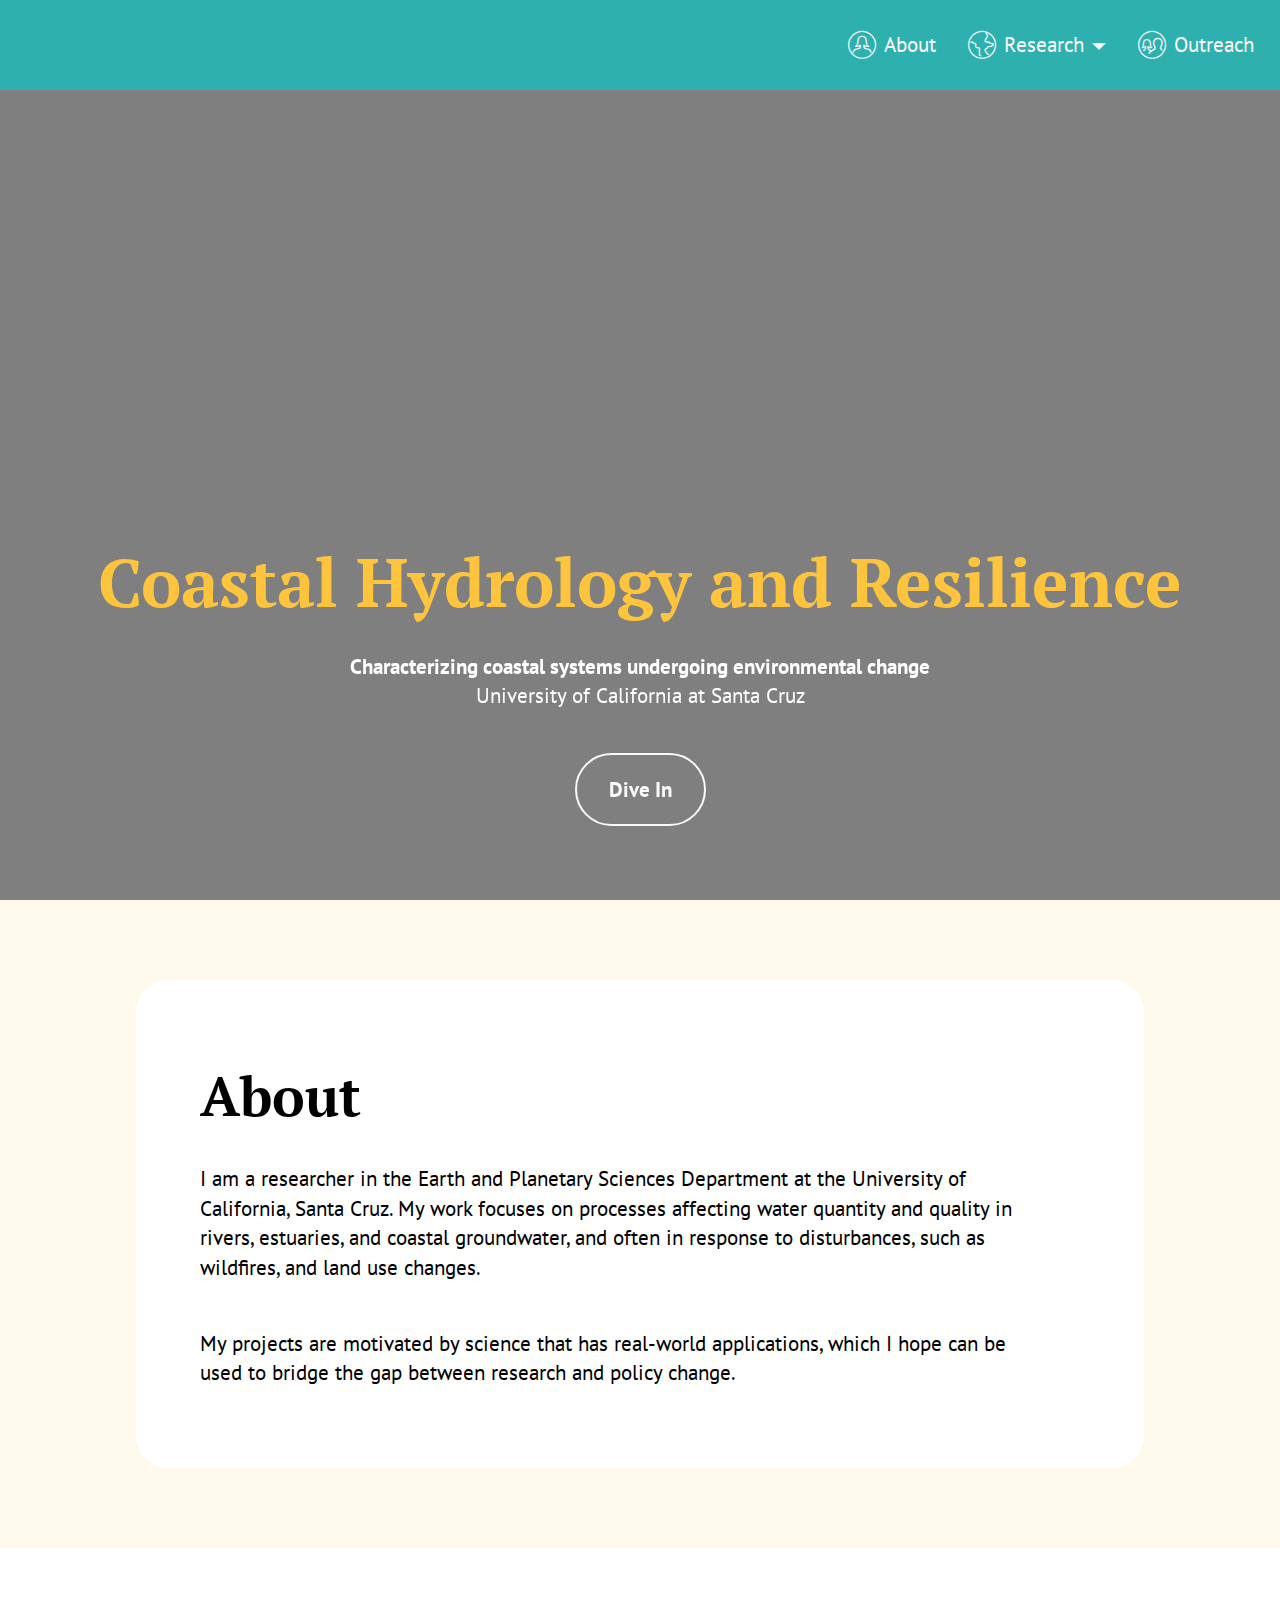
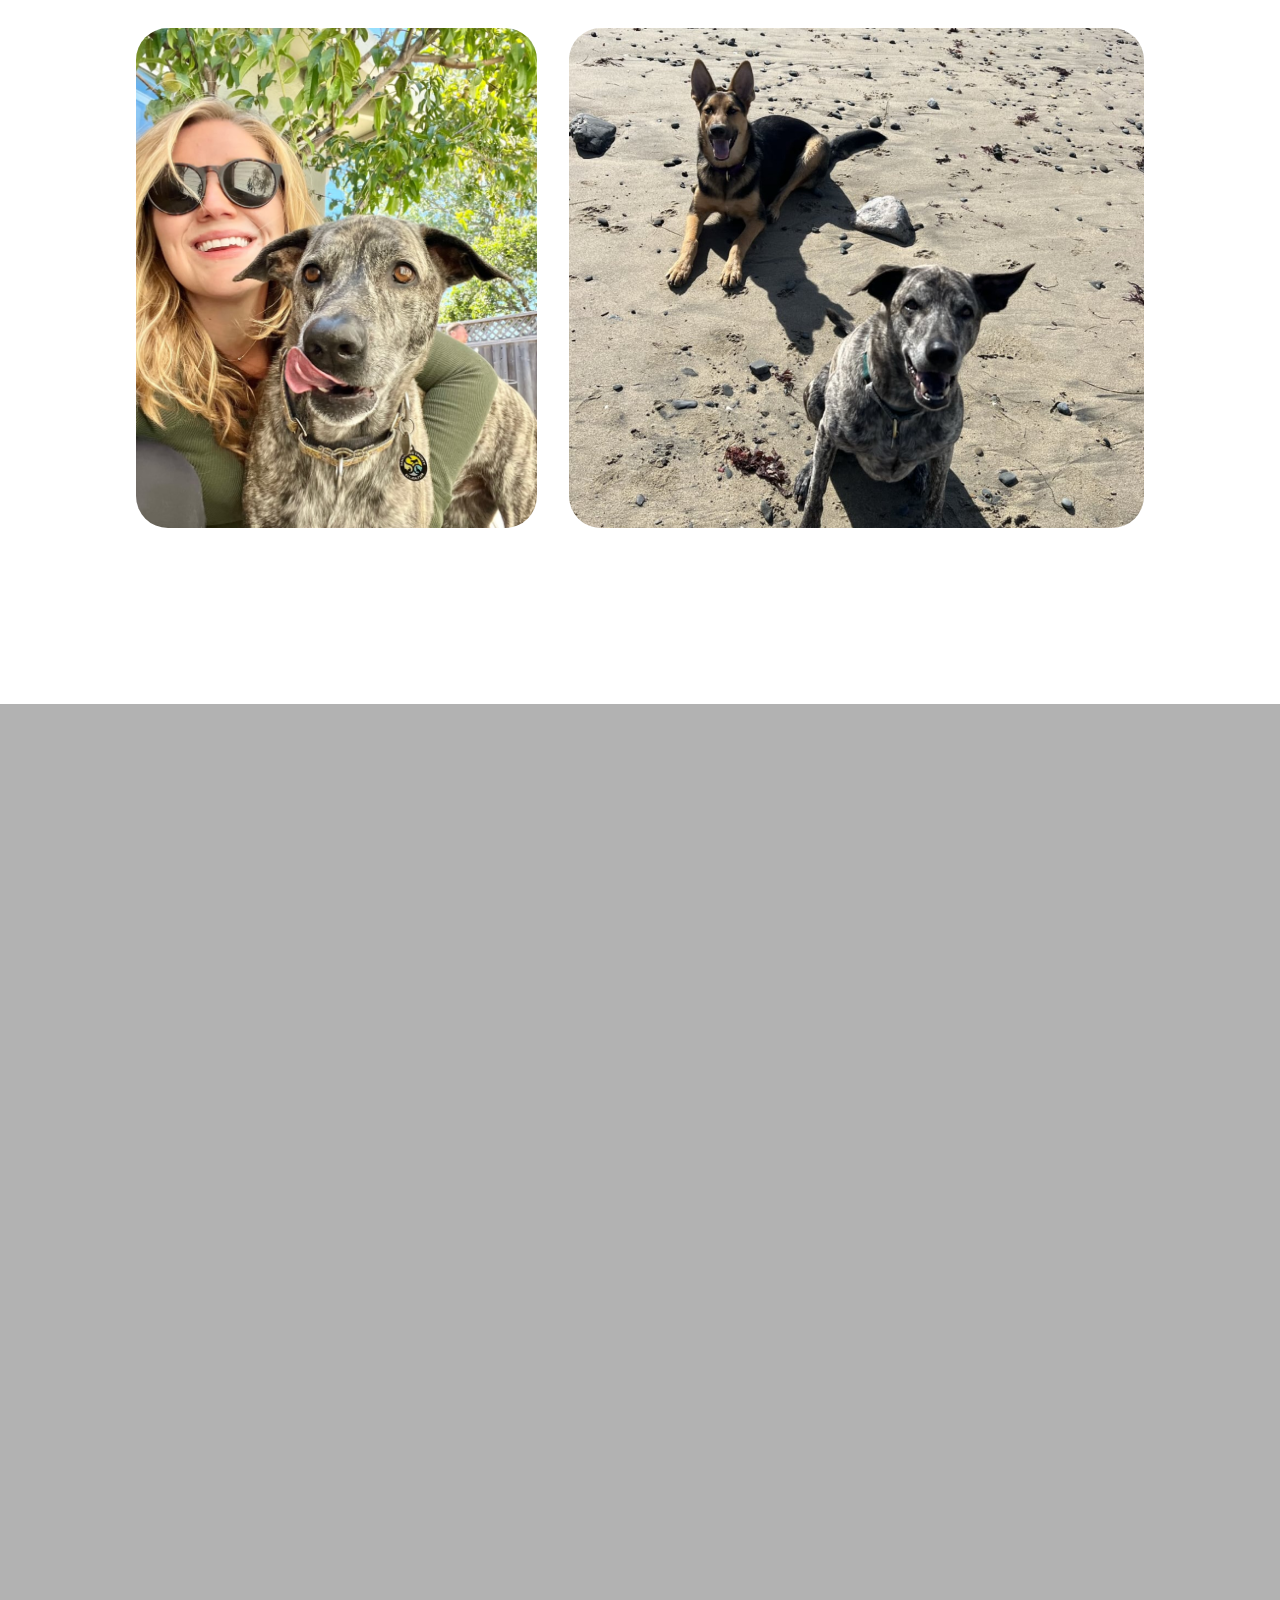
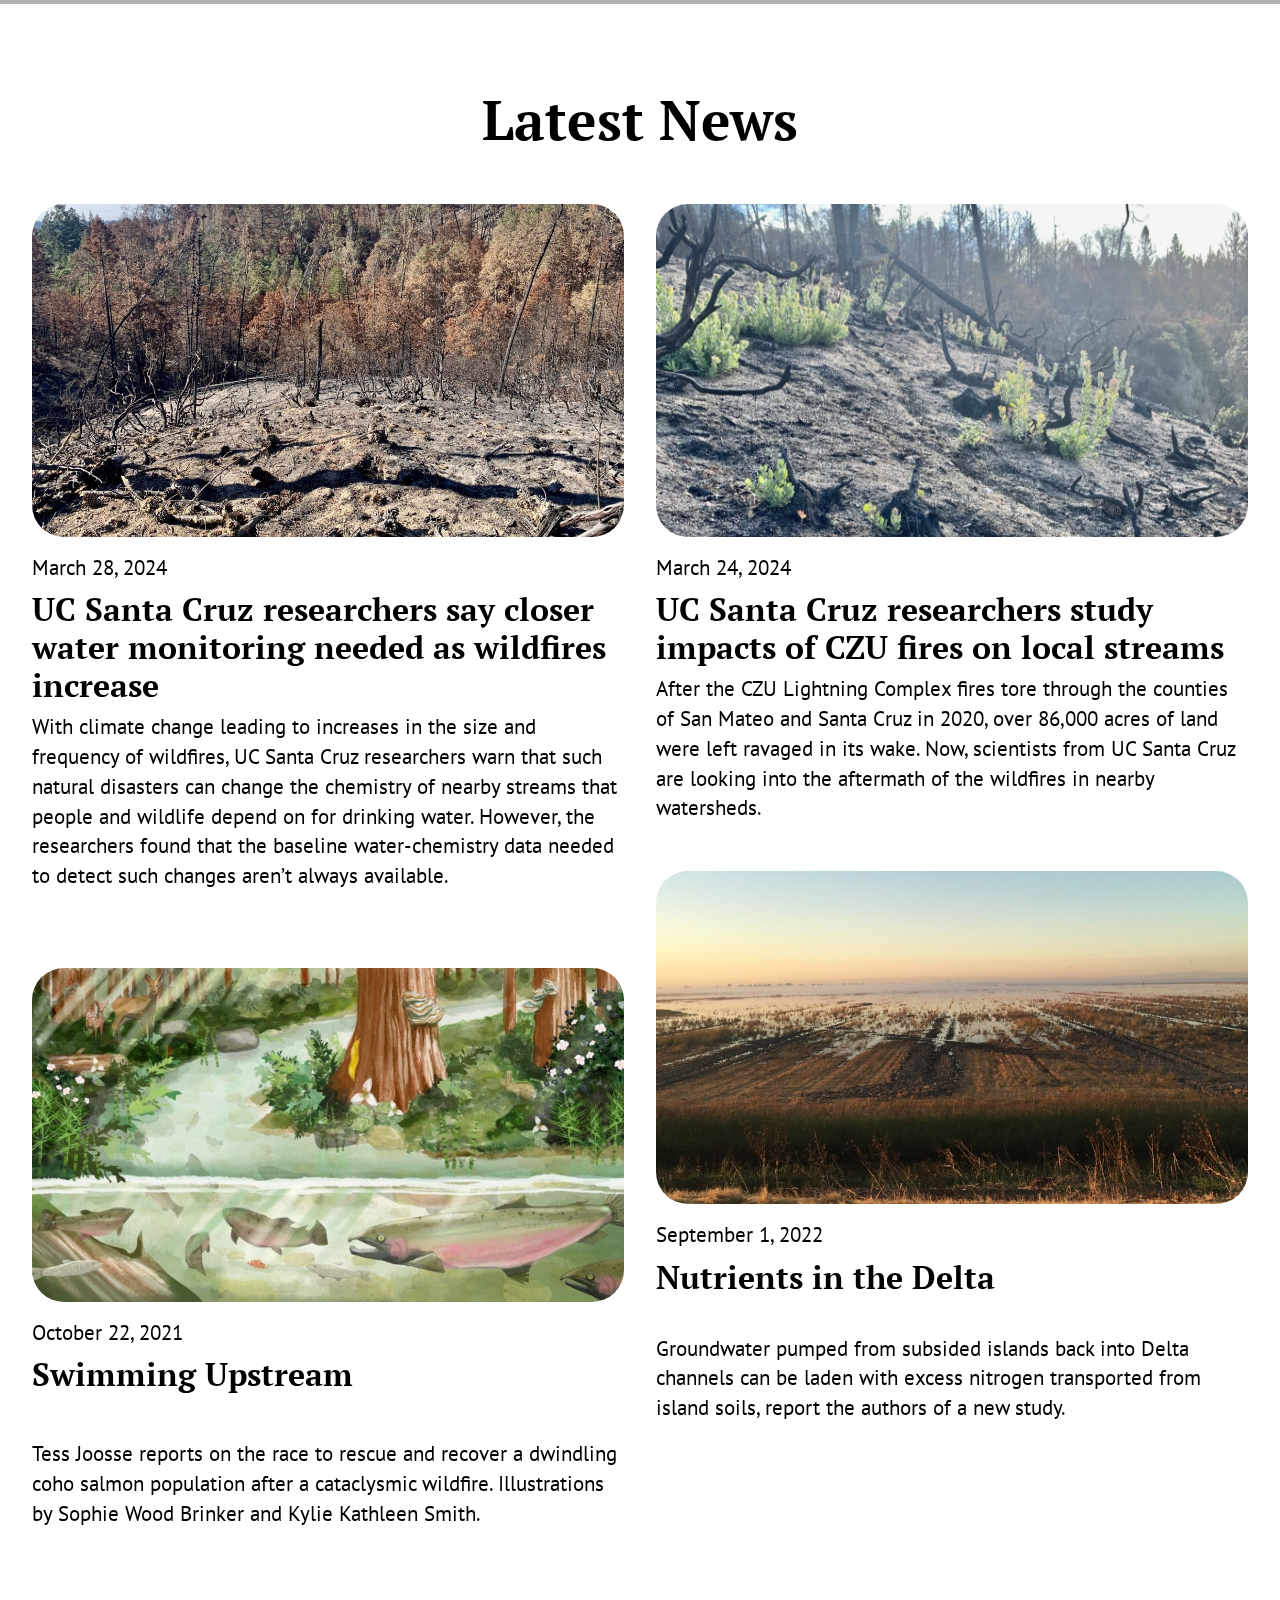
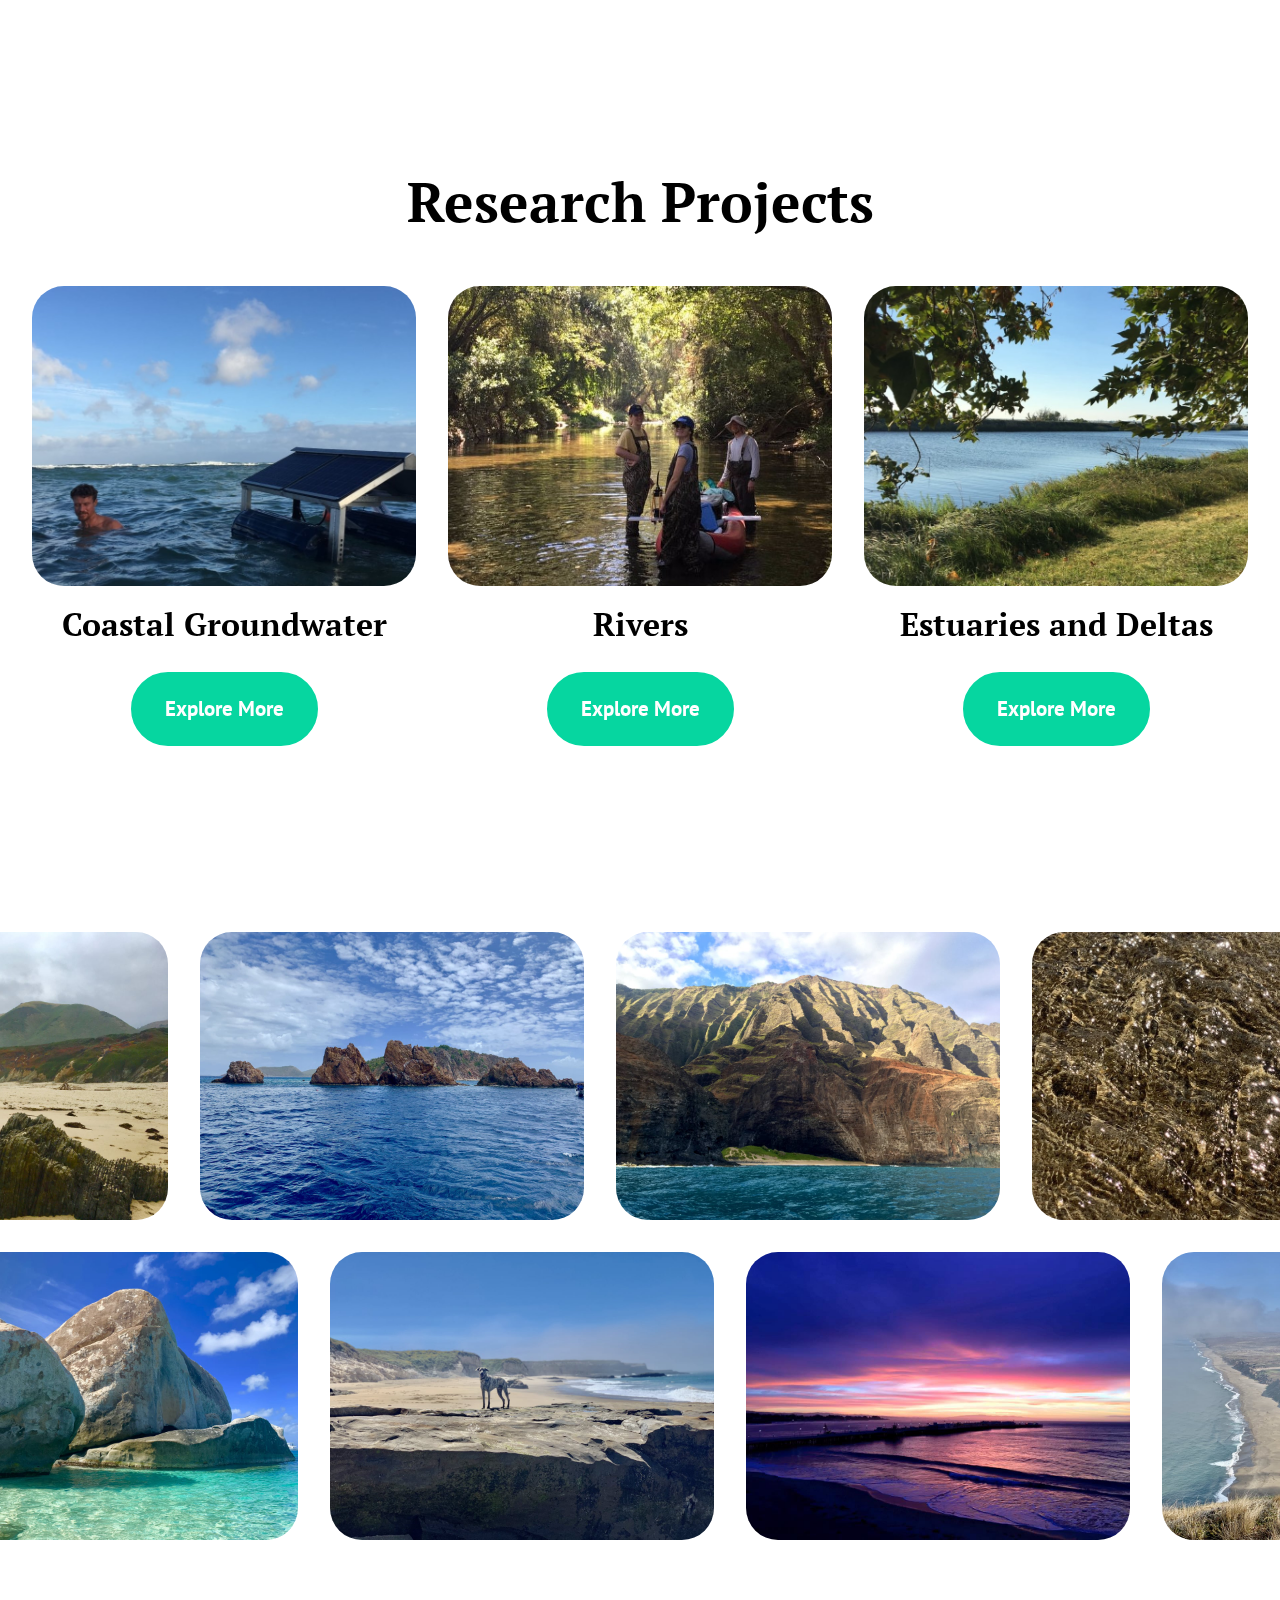
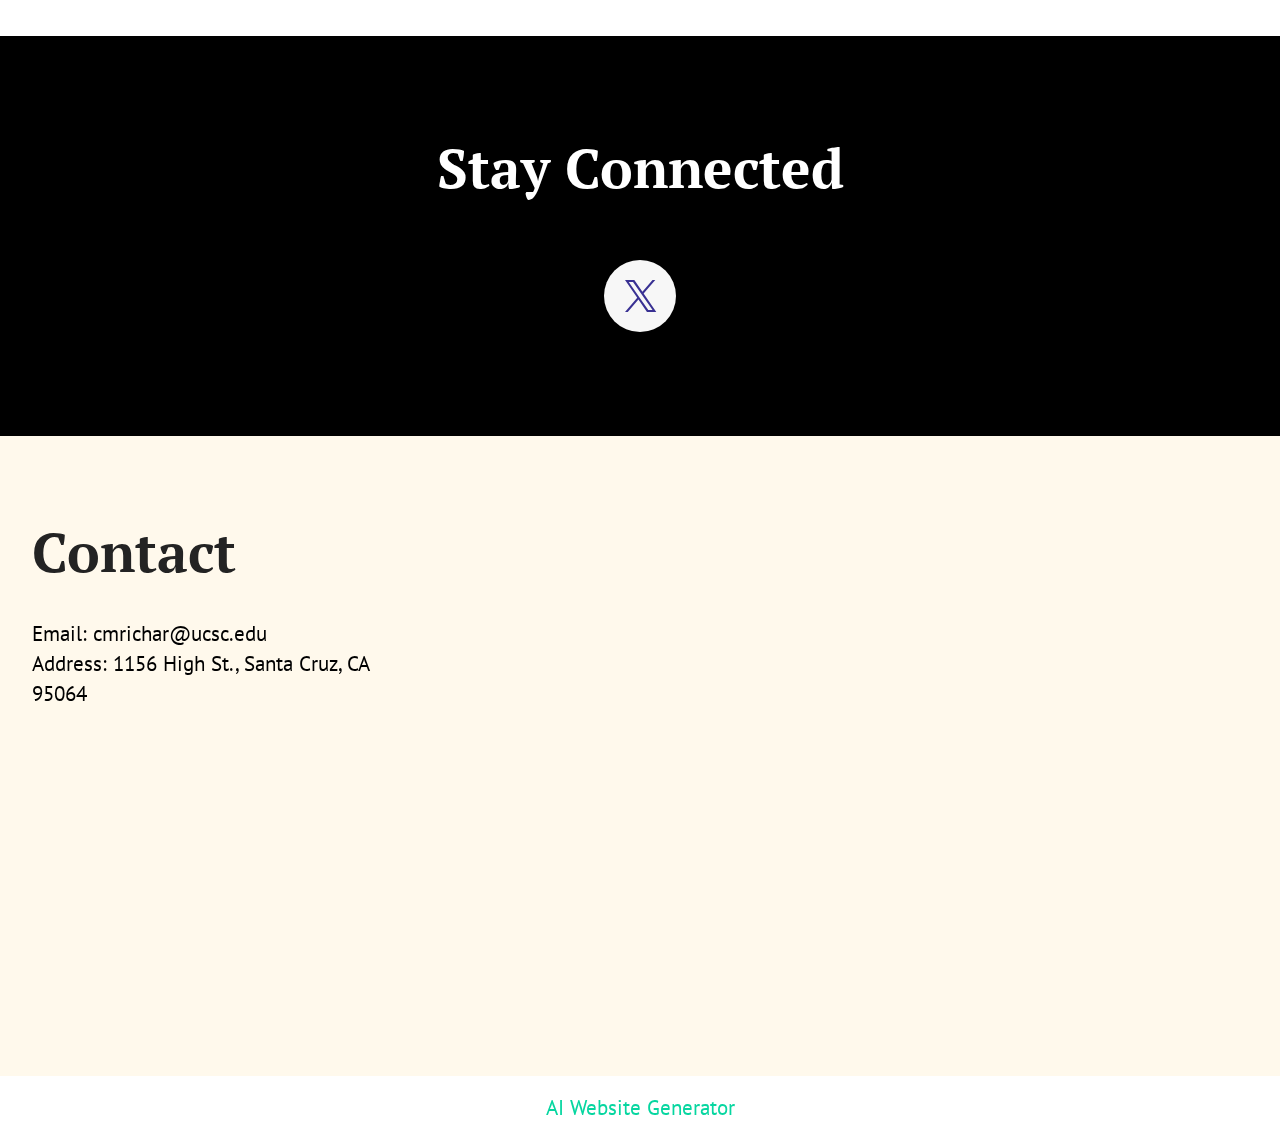
==== commit e522d0f2: "create github pages" ====
--- a/index.html
+++ b/index.html
@@ -28,7 +28,7 @@
   <noscript><link rel="stylesheet" href="https://fonts.googleapis.com/css?family=PT+Serif:400,400i,700,700i&display=swap"></noscript>
   <link rel="preload" href="https://fonts.googleapis.com/css?family=PT+Sans:400,400i,700,700i&display=swap" as="style" onload="this.onload=null;this.rel='stylesheet'">
   <noscript><link rel="stylesheet" href="https://fonts.googleapis.com/css?family=PT+Sans:400,400i,700,700i&display=swap"></noscript>
-  <link rel="preload" as="style" href="assets/mobirise/css/mbr-additional.css?v=MsjFcP"><link rel="stylesheet" href="assets/mobirise/css/mbr-additional.css?v=MsjFcP" type="text/css">
+  <link rel="preload" as="style" href="assets/mobirise/css/mbr-additional.css?v=eHyMHZ"><link rel="stylesheet" href="assets/mobirise/css/mbr-additional.css?v=eHyMHZ" type="text/css">
 
   
   
@@ -372,7 +372,7 @@
       </div>
     </div>
   </div>
-</section><section class="display-7" style="padding: 0;align-items: center;justify-content: center;flex-wrap: wrap;    align-content: center;display: flex;position: relative;height: 4rem;"><a href="https://mobiri.se/972848" style="flex: 1 1;height: 4rem;position: absolute;width: 100%;z-index: 1;"><img alt="" style="height: 4rem;" src="[data-uri]"></a><p style="margin: 0;text-align: center;" class="display-7">&#8204;</p><a style="z-index:1" href="https://mobirise.com/builder/ai-website-creator.html">AI Website Creator</a></section><script src="assets/bootstrap/js/bootstrap.bundle.min.js"></script>  <script src="assets/parallax/jarallax.js"></script>  <script src="assets/smoothscroll/smooth-scroll.js"></script>  <script src="assets/ytplayer/index.js"></script>  <script src="assets/dropdown/js/navbar-dropdown.js"></script>  <script src="assets/masonry/masonry.pkgd.min.js"></script>  <script src="assets/imagesloaded/imagesloaded.pkgd.min.js"></script>  <script src="assets/scrollgallery/scroll-gallery.js"></script>  <script src="assets/theme/js/script.js"></script>  
+</section><section class="display-7" style="padding: 0;align-items: center;justify-content: center;flex-wrap: wrap;    align-content: center;display: flex;position: relative;height: 4rem;"><a href="https://mobiri.se/972848" style="flex: 1 1;height: 4rem;position: absolute;width: 100%;z-index: 1;"><img alt="" style="height: 4rem;" src="[data-uri]"></a><p style="margin: 0;text-align: center;" class="display-7">&#8204;</p><a style="z-index:1" href="https://mobirise.com/builder/ai-website-generator.html">AI Website Generator</a></section><script src="assets/bootstrap/js/bootstrap.bundle.min.js"></script>  <script src="assets/parallax/jarallax.js"></script>  <script src="assets/smoothscroll/smooth-scroll.js"></script>  <script src="assets/ytplayer/index.js"></script>  <script src="assets/dropdown/js/navbar-dropdown.js"></script>  <script src="assets/masonry/masonry.pkgd.min.js"></script>  <script src="assets/imagesloaded/imagesloaded.pkgd.min.js"></script>  <script src="assets/scrollgallery/scroll-gallery.js"></script>  <script src="assets/theme/js/script.js"></script>  
   
   
 </body>
